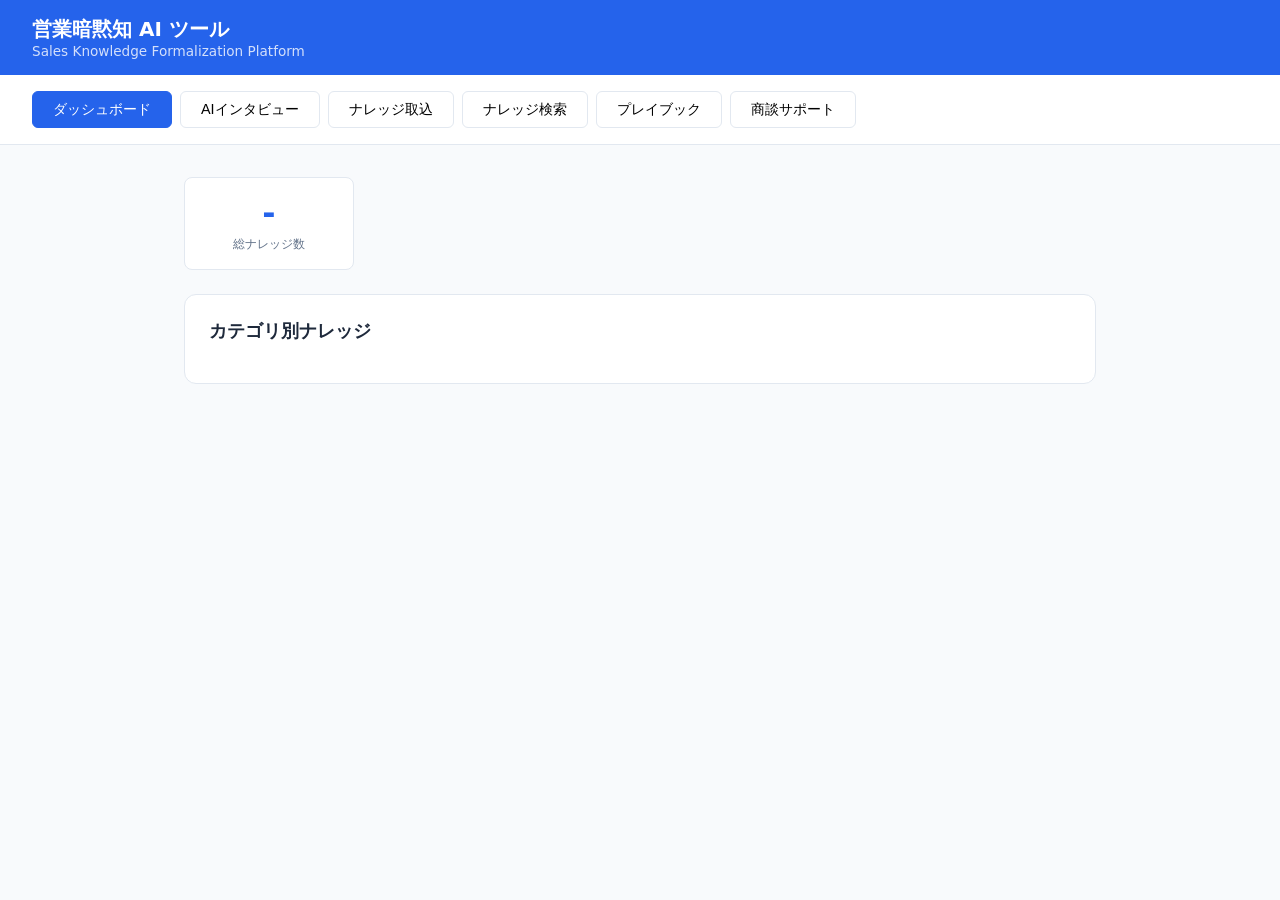
==== frontend/index.html @ ac91af89 "feat: 営業暗黙知形式知化AIツールの初期実装 - AIインタビュー機能: 対話形式で営業担当者から暗黙知を引き出す - ナレッジ取込: 商談メモ・議事録・音声文字起こし・チャットログからの自動抽" ====
<!DOCTYPE html>
<html lang="ja">
<head>
  <meta charset="UTF-8" />
  <meta name="viewport" content="width=device-width, initial-scale=1.0" />
  <title>営業暗黙知 AI ツール</title>
  <style>
    :root {
      --primary: #2563eb;
      --primary-dark: #1d4ed8;
      --surface: #f8fafc;
      --card: #ffffff;
      --border: #e2e8f0;
      --text: #1e293b;
      --text-muted: #64748b;
      --success: #16a34a;
      --danger: #dc2626;
    }
    * { box-sizing: border-box; margin: 0; padding: 0; }
    body { font-family: 'Segoe UI', system-ui, sans-serif; background: var(--surface); color: var(--text); min-height: 100vh; }

    header { background: var(--primary); color: #fff; padding: 1rem 2rem; display: flex; align-items: center; gap: 1rem; box-shadow: 0 2px 8px rgba(0,0,0,.15); }
    header h1 { font-size: 1.25rem; font-weight: 700; }
    header p { font-size: .85rem; opacity: .8; }

    nav { display: flex; gap: .5rem; padding: 1rem 2rem; background: var(--card); border-bottom: 1px solid var(--border); flex-wrap: wrap; }
    nav button { padding: .5rem 1.25rem; border: 1px solid var(--border); border-radius: 6px; background: var(--card); cursor: pointer; font-size: .9rem; transition: all .15s; }
    nav button:hover { background: var(--surface); }
    nav button.active { background: var(--primary); color: #fff; border-color: var(--primary); }

    main { max-width: 960px; margin: 2rem auto; padding: 0 1.5rem 4rem; }

    .section { display: none; }
    .section.visible { display: block; }

    .card { background: var(--card); border: 1px solid var(--border); border-radius: 12px; padding: 1.5rem; margin-bottom: 1.5rem; }
    .card h2 { font-size: 1.1rem; font-weight: 600; margin-bottom: 1rem; }

    .form-group { margin-bottom: 1rem; }
    label { display: block; font-size: .875rem; font-weight: 500; margin-bottom: .375rem; color: var(--text-muted); }
    input[type=text], textarea, select { width: 100%; padding: .625rem .875rem; border: 1px solid var(--border); border-radius: 6px; font-size: .9rem; font-family: inherit; }
    textarea { resize: vertical; min-height: 100px; }
    input:focus, textarea:focus, select:focus { outline: none; border-color: var(--primary); box-shadow: 0 0 0 3px rgba(37,99,235,.1); }

    .btn { padding: .625rem 1.25rem; border: none; border-radius: 6px; font-size: .9rem; font-weight: 500; cursor: pointer; transition: background .15s; }
    .btn-primary { background: var(--primary); color: #fff; }
    .btn-primary:hover { background: var(--primary-dark); }
    .btn-danger { background: var(--danger); color: #fff; }
    .btn-sm { padding: .375rem .75rem; font-size: .8rem; }

    .chat-area { height: 400px; overflow-y: auto; border: 1px solid var(--border); border-radius: 8px; padding: 1rem; display: flex; flex-direction: column; gap: .75rem; background: var(--surface); margin-bottom: 1rem; }
    .msg { max-width: 80%; padding: .75rem 1rem; border-radius: 12px; font-size: .9rem; line-height: 1.5; }
    .msg.ai { background: #fff; border: 1px solid var(--border); align-self: flex-start; }
    .msg.user { background: var(--primary); color: #fff; align-self: flex-end; }
    .msg-input-row { display: flex; gap: .75rem; }
    .msg-input-row input { flex: 1; }

    .knowledge-grid { display: grid; gap: 1rem; }
    .knowledge-card { background: var(--card); border: 1px solid var(--border); border-radius: 8px; padding: 1rem; }
    .knowledge-card .cat { display: inline-block; font-size: .75rem; padding: .2rem .6rem; border-radius: 20px; background: #dbeafe; color: #1d4ed8; margin-bottom: .5rem; }
    .knowledge-card h3 { font-size: .95rem; font-weight: 600; margin-bottom: .5rem; }
    .knowledge-card p { font-size: .85rem; color: var(--text-muted); line-height: 1.5; }
    .knowledge-card .tags { margin-top: .5rem; display: flex; flex-wrap: wrap; gap: .375rem; }
    .tag { font-size: .75rem; padding: .15rem .5rem; background: #f1f5f9; border-radius: 12px; color: var(--text-muted); }

    .playbook-content { white-space: pre-wrap; font-size: .88rem; line-height: 1.7; background: var(--surface); padding: 1rem; border-radius: 8px; border: 1px solid var(--border); max-height: 500px; overflow-y: auto; }

    .stats-row { display: grid; grid-template-columns: repeat(auto-fill, minmax(150px, 1fr)); gap: 1rem; margin-bottom: 1.5rem; }
    .stat-card { background: var(--card); border: 1px solid var(--border); border-radius: 8px; padding: 1rem; text-align: center; }
    .stat-card .num { font-size: 2rem; font-weight: 700; color: var(--primary); }
    .stat-card .label { font-size: .75rem; color: var(--text-muted); margin-top: .25rem; }

    .alert { padding: .75rem 1rem; border-radius: 6px; margin-bottom: 1rem; font-size: .875rem; }
    .alert-success { background: #dcfce7; color: #16a34a; }
    .alert-error { background: #fee2e2; color: #dc2626; }

    .spinner { display: inline-block; width: 16px; height: 16px; border: 2px solid #fff; border-top-color: transparent; border-radius: 50%; animation: spin .6s linear infinite; vertical-align: middle; margin-right: .5rem; }
    @keyframes spin { to { transform: rotate(360deg); } }

    .search-row { display: flex; gap: .75rem; margin-bottom: 1rem; }
    .search-row input { flex: 1; }

    .cat-label { font-size: .8rem; }
    .CAT_LABELS { display: none; }
  </style>
</head>
<body>

<header>
  <div>
    <h1>営業暗黙知 AI ツール</h1>
    <p>Sales Knowledge Formalization Platform</p>
  </div>
</header>

<nav>
  <button class="active" onclick="showSection('dashboard')">ダッシュボード</button>
  <button onclick="showSection('interview')">AIインタビュー</button>
  <button onclick="showSection('ingest')">ナレッジ取込</button>
  <button onclick="showSection('search')">ナレッジ検索</button>
  <button onclick="showSection('playbook')">プレイブック</button>
  <button onclick="showSection('realtime')">商談サポート</button>
</nav>

<main>

  <!-- ダッシュボード -->
  <div id="sec-dashboard" class="section visible">
    <div class="stats-row" id="stats-row">
      <div class="stat-card"><div class="num" id="stat-total">-</div><div class="label">総ナレッジ数</div></div>
    </div>
    <div class="card">
      <h2>カテゴリ別ナレッジ</h2>
      <div id="cat-stats" style="display:grid;gap:.5rem;"></div>
    </div>
  </div>

  <!-- AIインタビュー -->
  <div id="sec-interview" class="section">
    <div class="card" id="interview-start-card">
      <h2>インタビューを開始する</h2>
      <div class="form-group">
        <label>担当者名</label>
        <input type="text" id="interviewee-name" placeholder="例: 田中 太郎" />
      </div>
      <div class="form-group">
        <label>テーマ（任意）</label>
        <input type="text" id="interview-topic" placeholder="例: 大企業向けクロージング、反論処理など" />
      </div>
      <button class="btn btn-primary" onclick="startInterview()">インタビュー開始</button>
    </div>

    <div class="card" id="interview-chat-card" style="display:none;">
      <h2 id="interview-title">インタビュー中...</h2>
      <div class="chat-area" id="chat-area"></div>
      <div class="msg-input-row">
        <input type="text" id="chat-input" placeholder="メッセージを入力..." onkeydown="if(event.key==='Enter')sendMessage()" />
        <button class="btn btn-primary" onclick="sendMessage()">送信</button>
        <button class="btn" onclick="finalizeInterview()" style="background:#f59e0b;color:#fff;">完了・形式知化</button>
      </div>
      <div id="finalize-result" style="margin-top:1rem;"></div>
    </div>
  </div>

  <!-- ナレッジ取込 -->
  <div id="sec-ingest" class="section">
    <div class="card">
      <h2>ファイルアップロード（商談メモ・議事録）</h2>
      <div class="form-group">
        <label>テキストファイル (.txt, .md)</label>
        <input type="file" id="upload-file" accept=".txt,.md,.csv" />
      </div>
      <div class="form-group">
        <label>ソースヒント（任意）</label>
        <input type="text" id="upload-hint" placeholder="例: 2024年Q4 エンタープライズ商談メモ" />
      </div>
      <button class="btn btn-primary" onclick="uploadDocument()">アップロード・抽出</button>
      <div id="upload-result" style="margin-top:1rem;"></div>
    </div>

    <div class="card">
      <h2>テキスト直接入力</h2>
      <div class="form-group">
        <label>ソース種別</label>
        <select id="text-source-type">
          <option value="document">商談メモ・議事録</option>
          <option value="audio">音声文字起こし</option>
          <option value="chat">Slack/チャットログ</option>
        </select>
      </div>
      <div class="form-group">
        <label>ソース名</label>
        <input type="text" id="text-source-name" placeholder="例: 2024-11 ABC商事商談" />
      </div>
      <div class="form-group">
        <label>テキスト</label>
        <textarea id="ingest-text" rows="8" placeholder="ここにテキストを貼り付けてください..."></textarea>
      </div>
      <button class="btn btn-primary" onclick="ingestText()">ナレッジを抽出・登録</button>
      <div id="text-result" style="margin-top:1rem;"></div>
    </div>
  </div>

  <!-- ナレッジ検索 -->
  <div id="sec-search" class="section">
    <div class="card">
      <h2>ナレッジ検索</h2>
      <div class="search-row">
        <input type="text" id="search-query" placeholder="例: 価格交渉の断り方、初回アポの取り方..." onkeydown="if(event.key==='Enter')searchKnowledge()" />
        <select id="search-cat" style="width:180px;">
          <option value="">全カテゴリ</option>
          <option value="objection_handling">反論処理</option>
          <option value="rapport_building">関係構築</option>
          <option value="needs_discovery">ニーズ発掘</option>
          <option value="closing">クロージング</option>
          <option value="product_knowledge">製品知識</option>
          <option value="competitor_info">競合情報</option>
          <option value="process">プロセス</option>
          <option value="other">その他</option>
        </select>
        <button class="btn btn-primary" onclick="searchKnowledge()">検索</button>
      </div>
      <div class="knowledge-grid" id="search-results"></div>
    </div>

    <div class="card">
      <h2>全ナレッジ一覧</h2>
      <div class="knowledge-grid" id="knowledge-list"></div>
    </div>
  </div>

  <!-- プレイブック -->
  <div id="sec-playbook" class="section">
    <div class="card">
      <h2>プレイブック生成</h2>
      <div class="form-group">
        <label>シナリオ</label>
        <input type="text" id="pb-scenario" placeholder="例: 競合他社と比較されて価格が高いと言われた場合の対処法" />
      </div>
      <div class="form-group">
        <label>タイトル（任意）</label>
        <input type="text" id="pb-title" placeholder="省略した場合は自動生成" />
      </div>
      <button class="btn btn-primary" onclick="generatePlaybook()">プレイブックを生成</button>
      <div id="pb-result" style="margin-top:1.5rem;"></div>
    </div>

    <div class="card">
      <h2>保存済みプレイブック</h2>
      <div id="pb-list"></div>
    </div>
  </div>

  <!-- 商談サポート -->
  <div id="sec-realtime" class="section">
    <div class="card">
      <h2>商談リアルタイムサポート</h2>
      <p style="font-size:.875rem;color:var(--text-muted);margin-bottom:1rem;">現在の商談状況を入力すると、蓄積ナレッジを元にすぐ使えるアドバイスを提供します。</p>
      <div class="form-group">
        <label>商談の状況</label>
        <textarea id="rt-situation" rows="5" placeholder="例: 顧客が「予算がない」と言って断ろうとしている。まだニーズはありそうだが、決断を避けている様子。競合のAシステムを使っていると言っている。"></textarea>
      </div>
      <button class="btn btn-primary" onclick="getRealtimeSuggestion()">アドバイスを取得</button>
      <div id="rt-result" style="margin-top:1.5rem;"></div>
    </div>
  </div>

</main>

<script>
const API = '';
const CAT_LABELS = {
  objection_handling: '反論処理',
  rapport_building: '関係構築',
  needs_discovery: 'ニーズ発掘',
  closing: 'クロージング',
  product_knowledge: '製品知識',
  competitor_info: '競合情報',
  process: 'プロセス',
  other: 'その他',
};

let currentSessionId = null;

function showSection(name) {
  document.querySelectorAll('.section').forEach(s => s.classList.remove('visible'));
  document.querySelectorAll('nav button').forEach(b => b.classList.remove('active'));
  document.getElementById(`sec-${name}`).classList.add('visible');
  event.target.classList.add('active');
  if (name === 'dashboard') loadStats();
  if (name === 'search') loadKnowledgeList();
  if (name === 'playbook') loadPlaybookList();
}

async function api(path, options = {}) {
  const res = await fetch(`${API}/api${path}`, options);
  if (!res.ok) throw new Error(await res.text());
  return res.json();
}

async function loadStats() {
  try {
    const data = await api('/knowledge/stats/summary');
    document.getElementById('stat-total').textContent = data.total;
    const catEl = document.getElementById('cat-stats');
    catEl.innerHTML = '';
    for (const [cat, count] of Object.entries(data.by_category)) {
      catEl.innerHTML += `<div style="display:flex;align-items:center;gap:.75rem;">
        <span style="flex:1;font-size:.875rem;">${CAT_LABELS[cat] || cat}</span>
        <div style="background:#dbeafe;height:20px;border-radius:4px;width:${Math.min(count * 20, 300)}px;"></div>
        <span style="font-weight:600;font-size:.875rem;">${count}</span>
      </div>`;
    }
  } catch(e) { console.error(e); }
}

// --- インタビュー ---
async function startInterview() {
  const name = document.getElementById('interviewee-name').value.trim();
  if (!name) return alert('担当者名を入力してください');
  const topic = document.getElementById('interview-topic').value.trim();
  try {
    const data = await api('/interview/start', {
      method: 'POST',
      headers: {'Content-Type': 'application/json'},
      body: JSON.stringify({ interviewee_name: name, topic: topic || null }),
    });
    currentSessionId = data.session_id;
    document.getElementById('interview-start-card').style.display = 'none';
    document.getElementById('interview-chat-card').style.display = 'block';
    document.getElementById('interview-title').textContent = `インタビュー: ${name}`;
    const chat = document.getElementById('chat-area');
    chat.innerHTML = '';
    addMessage('ai', data.greeting);
  } catch(e) { alert('エラー: ' + e.message); }
}

function addMessage(role, text) {
  const chat = document.getElementById('chat-area');
  const div = document.createElement('div');
  div.className = `msg ${role}`;
  div.textContent = text;
  chat.appendChild(div);
  chat.scrollTop = chat.scrollHeight;
}

async function sendMessage() {
  const input = document.getElementById('chat-input');
  const text = input.value.trim();
  if (!text || !currentSessionId) return;
  input.value = '';
  addMessage('user', text);
  try {
    const data = await api('/interview/message', {
      method: 'POST',
      headers: {'Content-Type': 'application/json'},
      body: JSON.stringify({ session_id: currentSessionId, message: text }),
    });
    addMessage('ai', data.reply);
  } catch(e) { alert('エラー: ' + e.message); }
}

async function finalizeInterview() {
  if (!currentSessionId) return;
  const btn = event.target;
  btn.disabled = true;
  btn.innerHTML = '<span class="spinner"></span>形式知化中...';
  try {
    const data = await api(`/interview/finalize/${currentSessionId}`, { method: 'POST' });
    document.getElementById('finalize-result').innerHTML =
      `<div class="alert alert-success">${data.extracted_count}件の知見を形式知化・登録しました！</div>`;
    currentSessionId = null;
    setTimeout(() => {
      document.getElementById('interview-start-card').style.display = 'block';
      document.getElementById('interview-chat-card').style.display = 'none';
    }, 3000);
  } catch(e) {
    document.getElementById('finalize-result').innerHTML = `<div class="alert alert-error">${e.message}</div>`;
  } finally {
    btn.disabled = false;
    btn.innerHTML = '完了・形式知化';
  }
}

// --- 取込 ---
async function uploadDocument() {
  const file = document.getElementById('upload-file').files[0];
  if (!file) return alert('ファイルを選択してください');
  const hint = document.getElementById('upload-hint').value;
  const form = new FormData();
  form.append('file', file);
  form.append('source_hint', hint);
  const btn = event.target;
  btn.disabled = true;
  btn.innerHTML = '<span class="spinner"></span>処理中...';
  try {
    const res = await fetch(`${API}/api/ingest/document`, { method: 'POST', body: form });
    const data = await res.json();
    document.getElementById('upload-result').innerHTML =
      `<div class="alert alert-success">${data.extracted_count}件のナレッジを抽出・登録しました</div>`;
  } catch(e) {
    document.getElementById('upload-result').innerHTML = `<div class="alert alert-error">${e.message}</div>`;
  } finally {
    btn.disabled = false;
    btn.textContent = 'アップロード・抽出';
  }
}

async function ingestText() {
  const text = document.getElementById('ingest-text').value.trim();
  if (!text) return alert('テキストを入力してください');
  const form = new FormData();
  form.append('text', text);
  form.append('source_type', document.getElementById('text-source-type').value);
  form.append('source_name', document.getElementById('text-source-name').value || '手動入力');
  const btn = event.target;
  btn.disabled = true;
  btn.innerHTML = '<span class="spinner"></span>処理中...';
  try {
    const res = await fetch(`${API}/api/ingest/text`, { method: 'POST', body: form });
    const data = await res.json();
    document.getElementById('text-result').innerHTML =
      `<div class="alert alert-success">${data.extracted_count}件のナレッジを抽出・登録しました</div>`;
  } catch(e) {
    document.getElementById('text-result').innerHTML = `<div class="alert alert-error">${e.message}</div>`;
  } finally {
    btn.disabled = false;
    btn.textContent = 'ナレッジを抽出・登録';
  }
}

// --- ナレッジ一覧・検索 ---
function renderKnowledgeCards(items, container) {
  container.innerHTML = '';
  if (!items.length) { container.innerHTML = '<p style="color:var(--text-muted);font-size:.875rem;">結果なし</p>'; return; }
  items.forEach(item => {
    const content = item.content || item.metadata?.content || '';
    const title = item.title || item.metadata?.title || '';
    const category = item.category || item.metadata?.category || '';
    const tags = Array.isArray(item.tags) ? item.tags : [];
    container.innerHTML += `
      <div class="knowledge-card">
        <span class="cat">${CAT_LABELS[category] || category}</span>
        <h3>${title}</h3>
        <p>${content.length > 200 ? content.slice(0, 200) + '...' : content}</p>
        ${tags.length ? `<div class="tags">${tags.map(t => `<span class="tag">${t}</span>`).join('')}</div>` : ''}
      </div>`;
  });
}

async function searchKnowledge() {
  const q = document.getElementById('search-query').value.trim();
  if (!q) return;
  const cat = document.getElementById('search-cat').value;
  try {
    const params = new URLSearchParams({ q, n: 10 });
    if (cat) params.append('category', cat);
    const results = await api(`/knowledge/search?${params}`);
    const normalized = results.map(r => ({
      title: r.metadata?.title || '',
      content: r.content,
      category: r.metadata?.category || '',
      tags: [],
    }));
    renderKnowledgeCards(normalized, document.getElementById('search-results'));
  } catch(e) { alert(e.message); }
}

async function loadKnowledgeList() {
  try {
    const items = await api('/knowledge/list?limit=50');
    renderKnowledgeCards(items, document.getElementById('knowledge-list'));
  } catch(e) { console.error(e); }
}

// --- プレイブック ---
async function generatePlaybook() {
  const scenario = document.getElementById('pb-scenario').value.trim();
  if (!scenario) return alert('シナリオを入力してください');
  const title = document.getElementById('pb-title').value.trim();
  const btn = event.target;
  btn.disabled = true;
  btn.innerHTML = '<span class="spinner"></span>生成中...';
  const resultEl = document.getElementById('pb-result');
  resultEl.innerHTML = '';
  try {
    const data = await api('/playbook/generate', {
      method: 'POST',
      headers: {'Content-Type': 'application/json'},
      body: JSON.stringify({ scenario, title: title || null }),
    });
    resultEl.innerHTML = `<div class="card"><h2>${data.title}</h2><div class="playbook-content">${data.content}</div></div>`;
    loadPlaybookList();
  } catch(e) {
    resultEl.innerHTML = `<div class="alert alert-error">${e.message}</div>`;
  } finally {
    btn.disabled = false;
    btn.textContent = 'プレイブックを生成';
  }
}

async function loadPlaybookList() {
  try {
    const items = await api('/playbook/list');
    const el = document.getElementById('pb-list');
    if (!items.length) { el.innerHTML = '<p style="color:var(--text-muted);font-size:.875rem;">まだプレイブックがありません</p>'; return; }
    el.innerHTML = items.map(p => `
      <div style="border-bottom:1px solid var(--border);padding:.75rem 0;cursor:pointer;" onclick="loadPlaybook(${p.id})">
        <div style="font-weight:600;font-size:.9rem;">${p.title}</div>
        <div style="font-size:.8rem;color:var(--text-muted);">${p.scenario.slice(0, 80)}...</div>
      </div>`).join('');
  } catch(e) { console.error(e); }
}

async function loadPlaybook(id) {
  try {
    const data = await api(`/playbook/${id}`);
    document.getElementById('pb-result').innerHTML = `<div class="card"><h2>${data.title}</h2><div class="playbook-content">${data.content}</div></div>`;
    window.scrollTo({ top: 0, behavior: 'smooth' });
  } catch(e) { alert(e.message); }
}

// --- リアルタイムサポート ---
async function getRealtimeSuggestion() {
  const situation = document.getElementById('rt-situation').value.trim();
  if (!situation) return alert('商談の状況を入力してください');
  const btn = event.target;
  btn.disabled = true;
  btn.innerHTML = '<span class="spinner"></span>分析中...';
  const resultEl = document.getElementById('rt-result');
  resultEl.innerHTML = '';
  try {
    const data = await api('/playbook/realtime', {
      method: 'POST',
      headers: {'Content-Type': 'application/json'},
      body: JSON.stringify({ situation }),
    });
    resultEl.innerHTML = `<div class="card"><h2>アドバイス</h2><div class="playbook-content">${data.suggestion}</div></div>`;
  } catch(e) {
    resultEl.innerHTML = `<div class="alert alert-error">${e.message}</div>`;
  } finally {
    btn.disabled = false;
    btn.textContent = 'アドバイスを取得';
  }
}

loadStats();
</script>
</body>
</html>
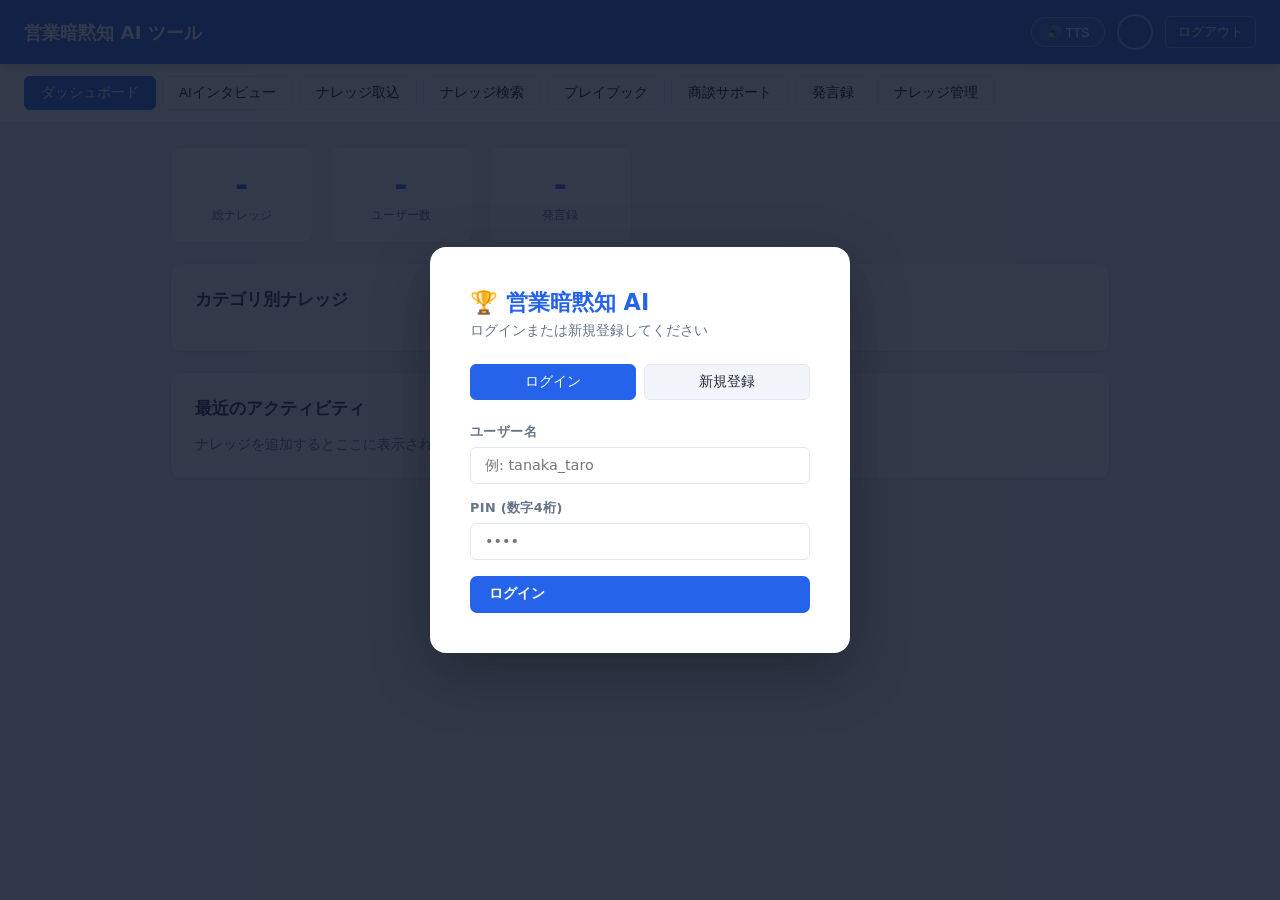
==== commit 5b74ddd2: "Add user auth, audio transcription, knowledge management, and SPA rewrite - knowledge.py API: add PU" ====
--- a/frontend/index.html
+++ b/frontend/index.html
@@ -8,117 +8,381 @@
     :root {
       --primary: #2563eb;
       --primary-dark: #1d4ed8;
-      --surface: #f8fafc;
+      --primary-light: #dbeafe;
+      --surface: #f1f5f9;
       --card: #ffffff;
       --border: #e2e8f0;
       --text: #1e293b;
       --text-muted: #64748b;
       --success: #16a34a;
+      --success-light: #dcfce7;
       --danger: #dc2626;
+      --danger-light: #fee2e2;
+      --warning: #f59e0b;
+      --warning-light: #fef3c7;
     }
     * { box-sizing: border-box; margin: 0; padding: 0; }
     body { font-family: 'Segoe UI', system-ui, sans-serif; background: var(--surface); color: var(--text); min-height: 100vh; }
 
-    header { background: var(--primary); color: #fff; padding: 1rem 2rem; display: flex; align-items: center; gap: 1rem; box-shadow: 0 2px 8px rgba(0,0,0,.15); }
-    header h1 { font-size: 1.25rem; font-weight: 700; }
-    header p { font-size: .85rem; opacity: .8; }
-
-    nav { display: flex; gap: .5rem; padding: 1rem 2rem; background: var(--card); border-bottom: 1px solid var(--border); flex-wrap: wrap; }
-    nav button { padding: .5rem 1.25rem; border: 1px solid var(--border); border-radius: 6px; background: var(--card); cursor: pointer; font-size: .9rem; transition: all .15s; }
+    /* ===== Login Overlay ===== */
+    #login-overlay {
+      position: fixed; inset: 0; background: rgba(15,23,42,0.85); z-index: 1000;
+      display: flex; align-items: center; justify-content: center;
+    }
+    #login-overlay.hidden { display: none; }
+    .login-box {
+      background: var(--card); border-radius: 16px; padding: 2.5rem; width: 100%; max-width: 420px;
+      box-shadow: 0 20px 60px rgba(0,0,0,0.3);
+    }
+    .login-box h2 { font-size: 1.4rem; font-weight: 700; margin-bottom: .25rem; color: var(--primary); }
+    .login-box p { font-size: .875rem; color: var(--text-muted); margin-bottom: 1.5rem; }
+    .login-tabs { display: flex; gap: .5rem; margin-bottom: 1.5rem; }
+    .login-tab { flex: 1; padding: .5rem; border: 1px solid var(--border); border-radius: 6px; background: var(--surface); cursor: pointer; font-size: .875rem; font-weight: 500; text-align: center; transition: all .15s; }
+    .login-tab.active { background: var(--primary); color: #fff; border-color: var(--primary); }
+
+    /* ===== Header ===== */
+    header {
+      background: var(--primary); color: #fff; padding: .875rem 1.5rem;
+      display: flex; align-items: center; gap: 1rem; box-shadow: 0 2px 8px rgba(0,0,0,.15);
+      position: sticky; top: 0; z-index: 100;
+    }
+    header h1 { font-size: 1.15rem; font-weight: 700; flex: 1; }
+    .header-actions { display: flex; align-items: center; gap: .75rem; }
+    .tts-btn {
+      padding: .4rem .9rem; border: 1px solid rgba(255,255,255,.4); border-radius: 20px;
+      background: rgba(255,255,255,.1); color: #fff; cursor: pointer; font-size: .8rem;
+      transition: background .15s;
+    }
+    .tts-btn.active { background: rgba(255,255,255,.25); border-color: rgba(255,255,255,.7); }
+    .tts-btn:hover { background: rgba(255,255,255,.2); }
+    .user-avatar {
+      width: 36px; height: 36px; border-radius: 50%; display: flex; align-items: center;
+      justify-content: center; font-weight: 700; font-size: .85rem; cursor: pointer;
+      border: 2px solid rgba(255,255,255,.5); flex-shrink: 0;
+    }
+    .logout-btn {
+      padding: .4rem .75rem; border: 1px solid rgba(255,255,255,.4); border-radius: 6px;
+      background: transparent; color: #fff; cursor: pointer; font-size: .8rem;
+    }
+    .logout-btn:hover { background: rgba(255,255,255,.15); }
+
+    /* ===== Nav ===== */
+    nav {
+      display: flex; gap: .375rem; padding: .75rem 1.5rem; background: var(--card);
+      border-bottom: 1px solid var(--border); flex-wrap: wrap; overflow-x: auto;
+    }
+    nav button {
+      padding: .45rem 1rem; border: 1px solid var(--border); border-radius: 6px;
+      background: var(--card); cursor: pointer; font-size: .85rem; white-space: nowrap;
+      transition: all .15s; font-weight: 500;
+    }
     nav button:hover { background: var(--surface); }
     nav button.active { background: var(--primary); color: #fff; border-color: var(--primary); }
 
-    main { max-width: 960px; margin: 2rem auto; padding: 0 1.5rem 4rem; }
-
+    /* ===== Main ===== */
+    main { max-width: 980px; margin: 1.5rem auto; padding: 0 1.25rem 4rem; }
     .section { display: none; }
     .section.visible { display: block; }
 
-    .card { background: var(--card); border: 1px solid var(--border); border-radius: 12px; padding: 1.5rem; margin-bottom: 1.5rem; }
-    .card h2 { font-size: 1.1rem; font-weight: 600; margin-bottom: 1rem; }
-
+    /* ===== Cards ===== */
+    .card {
+      background: var(--card); border: 1px solid var(--border); border-radius: 12px;
+      padding: 1.5rem; margin-bottom: 1.25rem;
+      box-shadow: 0 1px 3px rgba(0,0,0,.05);
+    }
+    .card h2 { font-size: 1.05rem; font-weight: 600; margin-bottom: 1rem; }
+    .card:hover { box-shadow: 0 3px 12px rgba(0,0,0,.08); transition: box-shadow .2s; }
+
+    /* ===== Forms ===== */
     .form-group { margin-bottom: 1rem; }
-    label { display: block; font-size: .875rem; font-weight: 500; margin-bottom: .375rem; color: var(--text-muted); }
-    input[type=text], textarea, select { width: 100%; padding: .625rem .875rem; border: 1px solid var(--border); border-radius: 6px; font-size: .9rem; font-family: inherit; }
+    label { display: block; font-size: .8rem; font-weight: 600; margin-bottom: .35rem; color: var(--text-muted); text-transform: uppercase; letter-spacing: .03em; }
+    input[type=text], input[type=password], textarea, select {
+      width: 100%; padding: .6rem .875rem; border: 1px solid var(--border);
+      border-radius: 6px; font-size: .9rem; font-family: inherit; background: var(--card);
+    }
     textarea { resize: vertical; min-height: 100px; }
     input:focus, textarea:focus, select:focus { outline: none; border-color: var(--primary); box-shadow: 0 0 0 3px rgba(37,99,235,.1); }
 
-    .btn { padding: .625rem 1.25rem; border: none; border-radius: 6px; font-size: .9rem; font-weight: 500; cursor: pointer; transition: background .15s; }
+    /* ===== Buttons ===== */
+    .btn { padding: .6rem 1.2rem; border: none; border-radius: 7px; font-size: .875rem; font-weight: 600; cursor: pointer; transition: all .15s; display: inline-flex; align-items: center; gap: .4rem; }
+    .btn:disabled { opacity: .6; cursor: not-allowed; }
     .btn-primary { background: var(--primary); color: #fff; }
-    .btn-primary:hover { background: var(--primary-dark); }
+    .btn-primary:hover:not(:disabled) { background: var(--primary-dark); }
+    .btn-success { background: var(--success); color: #fff; }
+    .btn-success:hover:not(:disabled) { background: #15803d; }
     .btn-danger { background: var(--danger); color: #fff; }
-    .btn-sm { padding: .375rem .75rem; font-size: .8rem; }
-
-    .chat-area { height: 400px; overflow-y: auto; border: 1px solid var(--border); border-radius: 8px; padding: 1rem; display: flex; flex-direction: column; gap: .75rem; background: var(--surface); margin-bottom: 1rem; }
-    .msg { max-width: 80%; padding: .75rem 1rem; border-radius: 12px; font-size: .9rem; line-height: 1.5; }
-    .msg.ai { background: #fff; border: 1px solid var(--border); align-self: flex-start; }
+    .btn-danger:hover:not(:disabled) { background: #b91c1c; }
+    .btn-warning { background: var(--warning); color: #fff; }
+    .btn-warning:hover:not(:disabled) { background: #d97706; }
+    .btn-ghost { background: var(--surface); color: var(--text); border: 1px solid var(--border); }
+    .btn-ghost:hover:not(:disabled) { background: var(--border); }
+    .btn-sm { padding: .35rem .75rem; font-size: .8rem; }
+    .btn-icon { padding: .4rem; width: 36px; height: 36px; border-radius: 8px; justify-content: center; }
+    .btn-row { display: flex; gap: .625rem; flex-wrap: wrap; margin-top: .75rem; }
+
+    /* ===== Chat ===== */
+    .chat-area {
+      height: 380px; overflow-y: auto; border: 1px solid var(--border); border-radius: 10px;
+      padding: 1rem; display: flex; flex-direction: column; gap: .75rem;
+      background: var(--surface); margin-bottom: 1rem;
+    }
+    .msg { max-width: 82%; padding: .75rem 1rem; border-radius: 12px; font-size: .9rem; line-height: 1.55; }
+    .msg.ai { background: var(--card); border: 1px solid var(--border); align-self: flex-start; }
+    .msg.ai.speaking { border-color: var(--primary); box-shadow: 0 0 0 2px rgba(37,99,235,.2); }
     .msg.user { background: var(--primary); color: #fff; align-self: flex-end; }
-    .msg-input-row { display: flex; gap: .75rem; }
-    .msg-input-row input { flex: 1; }
-
-    .knowledge-grid { display: grid; gap: 1rem; }
-    .knowledge-card { background: var(--card); border: 1px solid var(--border); border-radius: 8px; padding: 1rem; }
-    .knowledge-card .cat { display: inline-block; font-size: .75rem; padding: .2rem .6rem; border-radius: 20px; background: #dbeafe; color: #1d4ed8; margin-bottom: .5rem; }
-    .knowledge-card h3 { font-size: .95rem; font-weight: 600; margin-bottom: .5rem; }
-    .knowledge-card p { font-size: .85rem; color: var(--text-muted); line-height: 1.5; }
-    .knowledge-card .tags { margin-top: .5rem; display: flex; flex-wrap: wrap; gap: .375rem; }
-    .tag { font-size: .75rem; padding: .15rem .5rem; background: #f1f5f9; border-radius: 12px; color: var(--text-muted); }
-
-    .playbook-content { white-space: pre-wrap; font-size: .88rem; line-height: 1.7; background: var(--surface); padding: 1rem; border-radius: 8px; border: 1px solid var(--border); max-height: 500px; overflow-y: auto; }
-
-    .stats-row { display: grid; grid-template-columns: repeat(auto-fill, minmax(150px, 1fr)); gap: 1rem; margin-bottom: 1.5rem; }
-    .stat-card { background: var(--card); border: 1px solid var(--border); border-radius: 8px; padding: 1rem; text-align: center; }
+    .chat-controls { display: flex; gap: .625rem; align-items: center; }
+    .chat-controls input { flex: 1; }
+
+    /* ===== Mic button ===== */
+    .mic-btn {
+      width: 44px; height: 44px; border-radius: 50%; border: none; cursor: pointer;
+      display: flex; align-items: center; justify-content: center; font-size: 1.1rem;
+      background: var(--surface); border: 1.5px solid var(--border); transition: all .15s;
+      flex-shrink: 0;
+    }
+    .mic-btn.listening {
+      background: #fee2e2; border-color: var(--danger);
+      animation: pulse-mic 1s ease-in-out infinite;
+    }
+    @keyframes pulse-mic {
+      0%, 100% { box-shadow: 0 0 0 0 rgba(220,38,38,.4); }
+      50% { box-shadow: 0 0 0 8px rgba(220,38,38,0); }
+    }
+    .recording-indicator {
+      display: none; align-items: center; gap: .5rem; font-size: .8rem; color: var(--danger);
+      font-weight: 600;
+    }
+    .recording-indicator.active { display: flex; }
+    .rec-dot {
+      width: 10px; height: 10px; border-radius: 50%; background: var(--danger);
+      animation: blink 1s step-start infinite;
+    }
+    @keyframes blink { 50% { opacity: 0; } }
+
+    /* ===== Knowledge cards ===== */
+    .knowledge-grid { display: grid; gap: .875rem; }
+    .knowledge-card {
+      background: var(--card); border: 1px solid var(--border); border-radius: 10px;
+      padding: 1rem; transition: box-shadow .15s;
+    }
+    .knowledge-card:hover { box-shadow: 0 3px 12px rgba(0,0,0,.08); }
+    .knowledge-card .cat {
+      display: inline-block; font-size: .72rem; padding: .2rem .65rem; border-radius: 20px;
+      background: var(--primary-light); color: var(--primary-dark); margin-bottom: .5rem; font-weight: 600;
+    }
+    .knowledge-card h3 { font-size: .92rem; font-weight: 600; margin-bottom: .4rem; }
+    .knowledge-card p { font-size: .84rem; color: var(--text-muted); line-height: 1.55; }
+    .knowledge-card .tags { margin-top: .5rem; display: flex; flex-wrap: wrap; gap: .3rem; }
+    .tag { font-size: .72rem; padding: .15rem .55rem; background: var(--surface); border-radius: 12px; color: var(--text-muted); }
+    .knowledge-card .card-actions { display: flex; gap: .4rem; margin-top: .75rem; flex-wrap: wrap; align-items: center; }
+    .enriched-badge { font-size: .7rem; padding: .15rem .5rem; background: #fef3c7; color: #92400e; border-radius: 12px; font-weight: 600; }
+
+    /* ===== Stats ===== */
+    .stats-row { display: grid; grid-template-columns: repeat(auto-fill, minmax(140px, 1fr)); gap: 1rem; margin-bottom: 1.25rem; }
+    .stat-card { background: var(--card); border: 1px solid var(--border); border-radius: 10px; padding: 1.1rem; text-align: center; }
     .stat-card .num { font-size: 2rem; font-weight: 700; color: var(--primary); }
-    .stat-card .label { font-size: .75rem; color: var(--text-muted); margin-top: .25rem; }
-
-    .alert { padding: .75rem 1rem; border-radius: 6px; margin-bottom: 1rem; font-size: .875rem; }
-    .alert-success { background: #dcfce7; color: #16a34a; }
-    .alert-error { background: #fee2e2; color: #dc2626; }
-
-    .spinner { display: inline-block; width: 16px; height: 16px; border: 2px solid #fff; border-top-color: transparent; border-radius: 50%; animation: spin .6s linear infinite; vertical-align: middle; margin-right: .5rem; }
+    .stat-card .label { font-size: .75rem; color: var(--text-muted); margin-top: .2rem; }
+
+    /* ===== Alerts ===== */
+    .alert { padding: .75rem 1rem; border-radius: 8px; margin-bottom: 1rem; font-size: .875rem; }
+    .alert-success { background: var(--success-light); color: var(--success); }
+    .alert-error { background: var(--danger-light); color: var(--danger); }
+    .alert-info { background: var(--primary-light); color: var(--primary-dark); }
+
+    /* ===== Spinner ===== */
+    .spinner { display: inline-block; width: 16px; height: 16px; border: 2px solid rgba(255,255,255,.4); border-top-color: #fff; border-radius: 50%; animation: spin .6s linear infinite; }
+    .spinner-dark { border-color: rgba(0,0,0,.15); border-top-color: var(--primary); }
     @keyframes spin { to { transform: rotate(360deg); } }
 
-    .search-row { display: flex; gap: .75rem; margin-bottom: 1rem; }
-    .search-row input { flex: 1; }
-
-    .cat-label { font-size: .8rem; }
-    .CAT_LABELS { display: none; }
+    /* ===== Search row ===== */
+    .search-row { display: flex; gap: .625rem; margin-bottom: 1rem; flex-wrap: wrap; }
+    .search-row input { flex: 1; min-width: 200px; }
+
+    /* ===== Playbook ===== */
+    .playbook-content { white-space: pre-wrap; font-size: .875rem; line-height: 1.75; background: var(--surface); padding: 1rem; border-radius: 8px; border: 1px solid var(--border); max-height: 500px; overflow-y: auto; }
+
+    /* ===== Tabs (inside section) ===== */
+    .tab-bar { display: flex; border-bottom: 1px solid var(--border); margin-bottom: 1.25rem; gap: 0; }
+    .tab-btn { padding: .6rem 1.1rem; border: none; background: transparent; cursor: pointer; font-size: .875rem; font-weight: 500; color: var(--text-muted); border-bottom: 2px solid transparent; margin-bottom: -1px; transition: all .15s; }
+    .tab-btn.active { color: var(--primary); border-bottom-color: var(--primary); font-weight: 600; }
+    .tab-panel { display: none; }
+    .tab-panel.active { display: block; }
+
+    /* ===== Leaderboard ===== */
+    .leaderboard { display: grid; gap: .625rem; }
+    .leaderboard-item { display: flex; align-items: center; gap: .875rem; padding: .75rem 1rem; background: var(--surface); border-radius: 8px; }
+    .rank { font-size: 1.1rem; font-weight: 700; color: var(--text-muted); width: 24px; text-align: center; }
+    .rank-1 { color: #f59e0b; }
+    .rank-2 { color: #94a3b8; }
+    .rank-3 { color: #c2722b; }
+    .lb-avatar { width: 38px; height: 38px; border-radius: 50%; display: flex; align-items: center; justify-content: center; font-weight: 700; font-size: .85rem; flex-shrink: 0; }
+    .lb-name { flex: 1; font-weight: 600; font-size: .9rem; }
+    .lb-count { font-size: .8rem; color: var(--text-muted); }
+    .lb-badge { font-size: .72rem; padding: .15rem .5rem; background: var(--primary-light); color: var(--primary-dark); border-radius: 12px; font-weight: 600; }
+
+    /* ===== Transcript list ===== */
+    .transcript-item { border: 1px solid var(--border); border-radius: 10px; padding: 1rem; margin-bottom: .75rem; cursor: pointer; transition: box-shadow .15s; }
+    .transcript-item:hover { box-shadow: 0 3px 12px rgba(0,0,0,.08); }
+    .transcript-item .t-header { display: flex; align-items: center; gap: .75rem; margin-bottom: .5rem; }
+    .transcript-item .t-title { font-weight: 600; font-size: .9rem; flex: 1; }
+    .transcript-item .t-meta { font-size: .78rem; color: var(--text-muted); }
+    .transcript-item .t-preview { font-size: .84rem; color: var(--text-muted); line-height: 1.5; }
+    .transcript-item .t-full { margin-top: .75rem; font-size: .84rem; line-height: 1.6; display: none; white-space: pre-wrap; }
+    .transcript-item.expanded .t-full { display: block; }
+    .source-badge { font-size: .7rem; padding: .15rem .55rem; border-radius: 12px; font-weight: 600; }
+    .source-file { background: #e0f2fe; color: #0369a1; }
+    .source-browser { background: #f0fdf4; color: #166534; }
+    .source-interview { background: #fdf4ff; color: #7e22ce; }
+
+    /* ===== Edit modal ===== */
+    .modal-backdrop { position: fixed; inset: 0; background: rgba(15,23,42,.5); z-index: 500; display: flex; align-items: center; justify-content: center; }
+    .modal-backdrop.hidden { display: none; }
+    .modal { background: var(--card); border-radius: 14px; padding: 2rem; width: 100%; max-width: 580px; max-height: 90vh; overflow-y: auto; box-shadow: 0 20px 60px rgba(0,0,0,.25); }
+    .modal h3 { font-size: 1.1rem; font-weight: 700; margin-bottom: 1.25rem; }
+    .modal-actions { display: flex; gap: .625rem; margin-top: 1.25rem; justify-content: flex-end; }
+
+    /* ===== Audio tabs ===== */
+    .audio-drop-area {
+      border: 2px dashed var(--border); border-radius: 10px; padding: 2.5rem; text-align: center;
+      cursor: pointer; transition: all .2s; color: var(--text-muted);
+    }
+    .audio-drop-area:hover, .audio-drop-area.drag-over { border-color: var(--primary); background: var(--primary-light); }
+    .audio-drop-area .drop-icon { font-size: 2.5rem; margin-bottom: .75rem; }
+    .audio-drop-area p { font-size: .875rem; }
+
+    /* ===== Activity feed ===== */
+    .activity-feed { display: grid; gap: .5rem; }
+    .activity-item { display: flex; align-items: flex-start; gap: .75rem; padding: .625rem .875rem; background: var(--surface); border-radius: 8px; }
+    .activity-icon { font-size: 1rem; flex-shrink: 0; margin-top: .1rem; }
+    .activity-text { font-size: .84rem; flex: 1; line-height: 1.45; }
+    .activity-time { font-size: .75rem; color: var(--text-muted); white-space: nowrap; }
+
+    /* ===== Synthesis result ===== */
+    .synthesis-result { white-space: pre-wrap; font-size: .875rem; line-height: 1.75; }
+
+    @media (max-width: 640px) {
+      main { padding: 0 .75rem 3rem; }
+      .stats-row { grid-template-columns: repeat(2, 1fr); }
+      header h1 { font-size: 1rem; }
+    }
   </style>
 </head>
 <body>
 
+<!-- ===== Login Overlay ===== -->
+<div id="login-overlay">
+  <div class="login-box">
+    <h2>🏆 営業暗黙知 AI</h2>
+    <p>ログインまたは新規登録してください</p>
+    <div class="login-tabs">
+      <div class="login-tab active" onclick="switchLoginTab('login')">ログイン</div>
+      <div class="login-tab" onclick="switchLoginTab('register')">新規登録</div>
+    </div>
+    <div id="login-form">
+      <div class="form-group">
+        <label>ユーザー名</label>
+        <input type="text" id="login-name" placeholder="例: tanaka_taro" />
+      </div>
+      <div class="form-group">
+        <label>PIN (数字4桁)</label>
+        <input type="password" id="login-pin" placeholder="••••" maxlength="4" />
+      </div>
+      <div id="login-error" style="color:var(--danger);font-size:.85rem;margin-bottom:.75rem;display:none;"></div>
+      <button class="btn btn-primary" style="width:100%" onclick="doLogin()">ログイン</button>
+    </div>
+    <div id="register-form" style="display:none;">
+      <div class="form-group">
+        <label>ユーザー名 (英数字・アンダースコア)</label>
+        <input type="text" id="reg-name" placeholder="例: tanaka_taro" />
+      </div>
+      <div class="form-group">
+        <label>表示名</label>
+        <input type="text" id="reg-display" placeholder="例: 田中 太郎" />
+      </div>
+      <div class="form-group">
+        <label>PIN (数字4桁)</label>
+        <input type="password" id="reg-pin" placeholder="••••" maxlength="4" />
+      </div>
+      <div id="register-error" style="color:var(--danger);font-size:.85rem;margin-bottom:.75rem;display:none;"></div>
+      <button class="btn btn-primary" style="width:100%" onclick="doRegister()">登録してログイン</button>
+    </div>
+  </div>
+</div>
+
+<!-- ===== Edit Modal ===== -->
+<div id="edit-modal" class="modal-backdrop hidden">
+  <div class="modal">
+    <h3>ナレッジを編集</h3>
+    <input type="hidden" id="edit-id" />
+    <div class="form-group">
+      <label>タイトル</label>
+      <input type="text" id="edit-title" />
+    </div>
+    <div class="form-group">
+      <label>内容</label>
+      <textarea id="edit-content" rows="8"></textarea>
+    </div>
+    <div class="modal-actions">
+      <button class="btn btn-ghost" onclick="closeEditModal()">キャンセル</button>
+      <button class="btn btn-primary" onclick="saveEdit()">保存</button>
+    </div>
+  </div>
+</div>
+
+<!-- ===== Header ===== -->
 <header>
-  <div>
-    <h1>営業暗黙知 AI ツール</h1>
-    <p>Sales Knowledge Formalization Platform</p>
+  <h1>営業暗黙知 AI ツール</h1>
+  <div class="header-actions">
+    <button class="tts-btn" id="tts-btn" onclick="toggleTTS()" title="音声読み上げ">🔊 TTS</button>
+    <div class="user-avatar" id="user-avatar" title="ユーザー情報"></div>
+    <button class="logout-btn" onclick="doLogout()">ログアウト</button>
   </div>
 </header>
 
-<nav>
-  <button class="active" onclick="showSection('dashboard')">ダッシュボード</button>
-  <button onclick="showSection('interview')">AIインタビュー</button>
-  <button onclick="showSection('ingest')">ナレッジ取込</button>
-  <button onclick="showSection('search')">ナレッジ検索</button>
-  <button onclick="showSection('playbook')">プレイブック</button>
-  <button onclick="showSection('realtime')">商談サポート</button>
+<!-- ===== Navigation ===== -->
+<nav id="main-nav">
+  <button class="active" onclick="showSection('dashboard', this)">ダッシュボード</button>
+  <button onclick="showSection('interview', this)">AIインタビュー</button>
+  <button onclick="showSection('ingest', this)">ナレッジ取込</button>
+  <button onclick="showSection('search', this)">ナレッジ検索</button>
+  <button onclick="showSection('playbook', this)">プレイブック</button>
+  <button onclick="showSection('realtime', this)">商談サポート</button>
+  <button onclick="showSection('transcripts', this)">発言録</button>
+  <button onclick="showSection('manage', this)">ナレッジ管理</button>
 </nav>
 
 <main>
 
-  <!-- ダッシュボード -->
+  <!-- ===== ダッシュボード ===== -->
   <div id="sec-dashboard" class="section visible">
     <div class="stats-row" id="stats-row">
-      <div class="stat-card"><div class="num" id="stat-total">-</div><div class="label">総ナレッジ数</div></div>
+      <div class="stat-card"><div class="num" id="stat-total">-</div><div class="label">総ナレッジ</div></div>
+      <div class="stat-card"><div class="num" id="stat-users">-</div><div class="label">ユーザー数</div></div>
+      <div class="stat-card"><div class="num" id="stat-transcripts">-</div><div class="label">発言録</div></div>
+    </div>
+    <div style="display:grid;grid-template-columns:1fr 1fr;gap:1.25rem;">
+      <div class="card">
+        <h2>カテゴリ別ナレッジ</h2>
+        <div id="cat-stats" style="display:grid;gap:.5rem;"></div>
+      </div>
+      <div class="card">
+        <h2>🏆 貢献ランキング</h2>
+        <div class="leaderboard" id="leaderboard"></div>
+      </div>
     </div>
     <div class="card">
-      <h2>カテゴリ別ナレッジ</h2>
-      <div id="cat-stats" style="display:grid;gap:.5rem;"></div>
+      <h2>最近のアクティビティ</h2>
+      <div class="activity-feed" id="activity-feed">
+        <p style="color:var(--text-muted);font-size:.875rem;">ナレッジを追加するとここに表示されます</p>
+      </div>
     </div>
   </div>
 
-  <!-- AIインタビュー -->
+  <!-- ===== AIインタビュー ===== -->
   <div id="sec-interview" class="section">
     <div class="card" id="interview-start-card">
       <h2>インタビューを開始する</h2>
+      <div id="interview-user-info" style="margin-bottom:1rem;font-size:.875rem;color:var(--text-muted);"></div>
       <div class="form-group">
         <label>担当者名</label>
         <input type="text" id="interviewee-name" placeholder="例: 田中 太郎" />
@@ -133,61 +397,109 @@
     <div class="card" id="interview-chat-card" style="display:none;">
       <h2 id="interview-title">インタビュー中...</h2>
       <div class="chat-area" id="chat-area"></div>
-      <div class="msg-input-row">
-        <input type="text" id="chat-input" placeholder="メッセージを入力..." onkeydown="if(event.key==='Enter')sendMessage()" />
+      <div class="recording-indicator" id="rec-indicator">
+        <div class="rec-dot"></div>
+        <span id="rec-label">録音中...</span>
+      </div>
+      <div class="chat-controls">
+        <button class="mic-btn" id="mic-btn" onclick="toggleSpeechInput()" title="音声入力">🎤</button>
+        <button class="btn btn-ghost btn-sm" id="hq-rec-btn" onclick="toggleHighQualityRec()" title="高精度録音 (Whisper)">🎙 高精度録音</button>
+        <input type="text" id="chat-input" placeholder="メッセージを入力...（Enterで送信）" onkeydown="if(event.key==='Enter')sendMessage()" />
         <button class="btn btn-primary" onclick="sendMessage()">送信</button>
-        <button class="btn" onclick="finalizeInterview()" style="background:#f59e0b;color:#fff;">完了・形式知化</button>
+        <button class="btn btn-warning" onclick="finalizeInterview()">完了・形式知化</button>
       </div>
       <div id="finalize-result" style="margin-top:1rem;"></div>
     </div>
   </div>
 
-  <!-- ナレッジ取込 -->
+  <!-- ===== ナレッジ取込 ===== -->
   <div id="sec-ingest" class="section">
     <div class="card">
-      <h2>ファイルアップロード（商談メモ・議事録）</h2>
-      <div class="form-group">
-        <label>テキストファイル (.txt, .md)</label>
-        <input type="file" id="upload-file" accept=".txt,.md,.csv" />
-      </div>
-      <div class="form-group">
-        <label>ソースヒント（任意）</label>
-        <input type="text" id="upload-hint" placeholder="例: 2024年Q4 エンタープライズ商談メモ" />
-      </div>
-      <button class="btn btn-primary" onclick="uploadDocument()">アップロード・抽出</button>
-      <div id="upload-result" style="margin-top:1rem;"></div>
-    </div>
-
-    <div class="card">
-      <h2>テキスト直接入力</h2>
-      <div class="form-group">
-        <label>ソース種別</label>
-        <select id="text-source-type">
-          <option value="document">商談メモ・議事録</option>
-          <option value="audio">音声文字起こし</option>
-          <option value="chat">Slack/チャットログ</option>
-        </select>
-      </div>
-      <div class="form-group">
-        <label>ソース名</label>
-        <input type="text" id="text-source-name" placeholder="例: 2024-11 ABC商事商談" />
-      </div>
-      <div class="form-group">
-        <label>テキスト</label>
-        <textarea id="ingest-text" rows="8" placeholder="ここにテキストを貼り付けてください..."></textarea>
-      </div>
-      <button class="btn btn-primary" onclick="ingestText()">ナレッジを抽出・登録</button>
-      <div id="text-result" style="margin-top:1rem;"></div>
+      <div class="tab-bar">
+        <button class="tab-btn active" onclick="switchIngestTab('audio-file', this)">音声ファイル</button>
+        <button class="tab-btn" onclick="switchIngestTab('live-rec', this)">ライブ録音</button>
+        <button class="tab-btn" onclick="switchIngestTab('text-paste', this)">テキスト貼付</button>
+        <button class="tab-btn" onclick="switchIngestTab('doc-upload', this)">ドキュメント</button>
+      </div>
+
+      <!-- 音声ファイル -->
+      <div id="tab-audio-file" class="tab-panel active">
+        <h2>音声ファイルをアップロード</h2>
+        <div class="audio-drop-area" id="audio-drop-area" onclick="document.getElementById('audio-file-input').click()">
+          <div class="drop-icon">🎵</div>
+          <p>クリックまたはドラッグ＆ドロップでファイルを選択</p>
+          <p style="font-size:.78rem;margin-top:.5rem;opacity:.7;">対応形式: MP3, MP4, M4A, WAV, WebM, OGG, FLAC (最大25MB)</p>
+          <input type="file" id="audio-file-input" accept=".mp3,.mp4,.m4a,.wav,.webm,.ogg,.oga,.flac,.mpeg,.mpga" style="display:none;" onchange="handleAudioFileSelect(this)" />
+        </div>
+        <div id="audio-file-info" style="display:none;margin-top:1rem;" class="alert alert-info"></div>
+        <div class="form-group" style="margin-top:1rem;">
+          <label><input type="checkbox" id="audio-extract-knowledge" checked style="width:auto;margin-right:.4rem;" /> ナレッジを自動抽出する</label>
+        </div>
+        <button class="btn btn-primary" id="audio-upload-btn" onclick="uploadAudioFile()" disabled>文字起こし・抽出</button>
+        <div id="audio-result" style="margin-top:1rem;"></div>
+      </div>
+
+      <!-- ライブ録音 -->
+      <div id="tab-live-rec" class="tab-panel">
+        <h2>ライブ録音</h2>
+        <p style="font-size:.875rem;color:var(--text-muted);margin-bottom:1.25rem;">マイクで録音し、Whisperで高精度に文字起こしします。</p>
+        <div style="display:flex;gap:1rem;align-items:center;flex-wrap:wrap;">
+          <button class="btn btn-danger" id="live-rec-btn" onclick="toggleLiveRecording()">● 録音開始</button>
+          <div class="recording-indicator" id="live-rec-indicator">
+            <div class="rec-dot"></div>
+            <span id="live-rec-time">0:00</span>
+          </div>
+        </div>
+        <div id="live-rec-result" style="margin-top:1.25rem;"></div>
+      </div>
+
+      <!-- テキスト貼付 -->
+      <div id="tab-text-paste" class="tab-panel">
+        <h2>テキスト直接入力</h2>
+        <div class="form-group">
+          <label>ソース種別</label>
+          <select id="text-source-type">
+            <option value="document">商談メモ・議事録</option>
+            <option value="audio">音声文字起こし</option>
+            <option value="chat">Slack/チャットログ</option>
+          </select>
+        </div>
+        <div class="form-group">
+          <label>ソース名</label>
+          <input type="text" id="text-source-name" placeholder="例: 2024-11 ABC商事商談" />
+        </div>
+        <div class="form-group">
+          <label>テキスト</label>
+          <textarea id="ingest-text" rows="8" placeholder="ここにテキストを貼り付けてください..."></textarea>
+        </div>
+        <button class="btn btn-primary" onclick="ingestText()">ナレッジを抽出・登録</button>
+        <div id="text-result" style="margin-top:1rem;"></div>
+      </div>
+
+      <!-- ドキュメント -->
+      <div id="tab-doc-upload" class="tab-panel">
+        <h2>ファイルアップロード（商談メモ・議事録）</h2>
+        <div class="form-group">
+          <label>テキストファイル (.txt, .md, .csv)</label>
+          <input type="file" id="upload-file" accept=".txt,.md,.csv" />
+        </div>
+        <div class="form-group">
+          <label>ソースヒント（任意）</label>
+          <input type="text" id="upload-hint" placeholder="例: 2024年Q4 エンタープライズ商談メモ" />
+        </div>
+        <button class="btn btn-primary" onclick="uploadDocument()">アップロード・抽出</button>
+        <div id="upload-result" style="margin-top:1rem;"></div>
+      </div>
     </div>
   </div>
 
-  <!-- ナレッジ検索 -->
+  <!-- ===== ナレッジ検索 ===== -->
   <div id="sec-search" class="section">
     <div class="card">
       <h2>ナレッジ検索</h2>
       <div class="search-row">
         <input type="text" id="search-query" placeholder="例: 価格交渉の断り方、初回アポの取り方..." onkeydown="if(event.key==='Enter')searchKnowledge()" />
-        <select id="search-cat" style="width:180px;">
+        <select id="search-cat" style="width:160px;">
           <option value="">全カテゴリ</option>
           <option value="objection_handling">反論処理</option>
           <option value="rapport_building">関係構築</option>
@@ -209,7 +521,7 @@
     </div>
   </div>
 
-  <!-- プレイブック -->
+  <!-- ===== プレイブック ===== -->
   <div id="sec-playbook" class="section">
     <div class="card">
       <h2>プレイブック生成</h2>
@@ -224,24 +536,63 @@
       <button class="btn btn-primary" onclick="generatePlaybook()">プレイブックを生成</button>
       <div id="pb-result" style="margin-top:1.5rem;"></div>
     </div>
-
     <div class="card">
       <h2>保存済みプレイブック</h2>
       <div id="pb-list"></div>
     </div>
   </div>
 
-  <!-- 商談サポート -->
+  <!-- ===== 商談サポート ===== -->
   <div id="sec-realtime" class="section">
     <div class="card">
       <h2>商談リアルタイムサポート</h2>
       <p style="font-size:.875rem;color:var(--text-muted);margin-bottom:1rem;">現在の商談状況を入力すると、蓄積ナレッジを元にすぐ使えるアドバイスを提供します。</p>
       <div class="form-group">
         <label>商談の状況</label>
-        <textarea id="rt-situation" rows="5" placeholder="例: 顧客が「予算がない」と言って断ろうとしている。まだニーズはありそうだが、決断を避けている様子。競合のAシステムを使っていると言っている。"></textarea>
+        <textarea id="rt-situation" rows="5" placeholder="例: 顧客が「予算がない」と言って断ろうとしている。まだニーズはありそうだが..."></textarea>
       </div>
       <button class="btn btn-primary" onclick="getRealtimeSuggestion()">アドバイスを取得</button>
       <div id="rt-result" style="margin-top:1.5rem;"></div>
+    </div>
+  </div>
+
+  <!-- ===== 発言録 ===== -->
+  <div id="sec-transcripts" class="section">
+    <div class="card">
+      <h2>発言録一覧</h2>
+      <div style="display:flex;gap:.625rem;margin-bottom:1rem;flex-wrap:wrap;align-items:center;">
+        <select id="transcript-filter-user" style="width:180px;" onchange="loadTranscripts()">
+          <option value="">全ユーザー</option>
+        </select>
+        <button class="btn btn-ghost btn-sm" onclick="loadTranscripts()">更新</button>
+      </div>
+      <div id="transcript-list">
+        <p style="color:var(--text-muted);font-size:.875rem;">発言録がありません</p>
+      </div>
+    </div>
+  </div>
+
+  <!-- ===== ナレッジ管理 ===== -->
+  <div id="sec-manage" class="section">
+    <div class="card">
+      <h2>ナレッジ管理</h2>
+      <div style="display:flex;gap:.625rem;margin-bottom:1rem;flex-wrap:wrap;align-items:center;">
+        <select id="manage-cat-filter" style="width:180px;" onchange="loadManageList()">
+          <option value="">全カテゴリ</option>
+          <option value="objection_handling">反論処理</option>
+          <option value="rapport_building">関係構築</option>
+          <option value="needs_discovery">ニーズ発掘</option>
+          <option value="closing">クロージング</option>
+          <option value="product_knowledge">製品知識</option>
+          <option value="competitor_info">競合情報</option>
+          <option value="process">プロセス</option>
+          <option value="other">その他</option>
+        </select>
+        <button class="btn btn-ghost btn-sm" onclick="loadManageList()">更新</button>
+        <button class="btn btn-primary btn-sm" onclick="synthesizeCategory()" id="synth-btn">カテゴリ分析</button>
+      </div>
+      <div id="manage-synth-result" style="margin-bottom:1rem;"></div>
+      <div class="knowledge-grid" id="manage-list"></div>
     </div>
   </div>
 
@@ -260,50 +611,266 @@
   other: 'その他',
 };
 
+// ===== State =====
+let currentUser = null;
+let ttsEnabled = false;
 let currentSessionId = null;
 
-function showSection(name) {
+// Speech Recognition
+const SpeechRecognition = window.SpeechRecognition || window.webkitSpeechRecognition;
+let recognition = null;
+let isListening = false;
+
+// MediaRecorder
+let mediaRecorder = null;
+let audioChunks = [];
+let isHQRecording = false;
+let liveMediaRecorder = null;
+let liveAudioChunks = [];
+let isLiveRecording = false;
+let liveRecTimer = null;
+let liveRecSeconds = 0;
+
+// ===== Init =====
+(function init() {
+  // Load persisted state
+  const saved = localStorage.getItem('currentUser');
+  if (saved) {
+    try { currentUser = JSON.parse(saved); } catch(e) {}
+  }
+  ttsEnabled = localStorage.getItem('ttsEnabled') === 'true';
+  updateTTSBtn();
+
+  if (currentUser) {
+    hideLoginOverlay();
+    updateUserAvatar();
+    loadStats();
+  }
+
+  // Setup audio drag/drop
+  const dropArea = document.getElementById('audio-drop-area');
+  if (dropArea) {
+    dropArea.addEventListener('dragover', e => { e.preventDefault(); dropArea.classList.add('drag-over'); });
+    dropArea.addEventListener('dragleave', () => dropArea.classList.remove('drag-over'));
+    dropArea.addEventListener('drop', e => {
+      e.preventDefault();
+      dropArea.classList.remove('drag-over');
+      const file = e.dataTransfer.files[0];
+      if (file) setAudioFile(file);
+    });
+  }
+})();
+
+// ===== Login/Register =====
+function switchLoginTab(tab) {
+  document.querySelectorAll('.login-tab').forEach((t,i) => t.classList.toggle('active', (i===0 && tab==='login') || (i===1 && tab==='register')));
+  document.getElementById('login-form').style.display = tab === 'login' ? 'block' : 'none';
+  document.getElementById('register-form').style.display = tab === 'register' ? 'block' : 'none';
+}
+
+async function doLogin() {
+  const name = document.getElementById('login-name').value.trim();
+  const pin = document.getElementById('login-pin').value.trim();
+  const errEl = document.getElementById('login-error');
+  errEl.style.display = 'none';
+  if (!name || !pin) { errEl.textContent = '名前とPINを入力してください'; errEl.style.display = 'block'; return; }
+  try {
+    const data = await apiFetch('/users/login', { method: 'POST', headers: {'Content-Type':'application/json'}, body: JSON.stringify({ name, pin }) });
+    setCurrentUser(data);
+  } catch(e) {
+    errEl.textContent = 'ログイン失敗: ' + extractError(e);
+    errEl.style.display = 'block';
+  }
+}
+
+async function doRegister() {
+  const name = document.getElementById('reg-name').value.trim();
+  const displayName = document.getElementById('reg-display').value.trim();
+  const pin = document.getElementById('reg-pin').value.trim();
+  const errEl = document.getElementById('register-error');
+  errEl.style.display = 'none';
+  if (!name || !displayName || !pin) { errEl.textContent = '全ての項目を入力してください'; errEl.style.display = 'block'; return; }
+  try {
+    const data = await apiFetch('/users/register', { method: 'POST', headers: {'Content-Type':'application/json'}, body: JSON.stringify({ name, display_name: displayName, pin }) });
+    setCurrentUser(data);
+  } catch(e) {
+    errEl.textContent = '登録失敗: ' + extractError(e);
+    errEl.style.display = 'block';
+  }
+}
+
+function setCurrentUser(user) {
+  currentUser = user;
+  localStorage.setItem('currentUser', JSON.stringify(user));
+  hideLoginOverlay();
+  updateUserAvatar();
+  loadStats();
+  // Update interview section with user info
+  const infoEl = document.getElementById('interview-user-info');
+  if (infoEl) infoEl.textContent = `ログイン中: ${user.display_name}`;
+}
+
+function doLogout() {
+  currentUser = null;
+  localStorage.removeItem('currentUser');
+  document.getElementById('login-overlay').classList.remove('hidden');
+  document.getElementById('login-name').value = '';
+  document.getElementById('login-pin').value = '';
+  document.getElementById('login-error').style.display = 'none';
+}
+
+function hideLoginOverlay() {
+  document.getElementById('login-overlay').classList.add('hidden');
+  if (currentUser) {
+    const infoEl = document.getElementById('interview-user-info');
+    if (infoEl) infoEl.textContent = `ログイン中: ${currentUser.display_name}`;
+  }
+}
+
+function updateUserAvatar() {
+  const av = document.getElementById('user-avatar');
+  if (currentUser && av) {
+    av.style.background = currentUser.color || '#2563eb';
+    av.textContent = (currentUser.display_name || currentUser.name || '?').charAt(0).toUpperCase();
+    av.title = currentUser.display_name;
+  }
+}
+
+// ===== TTS =====
+function toggleTTS() {
+  ttsEnabled = !ttsEnabled;
+  localStorage.setItem('ttsEnabled', ttsEnabled);
+  updateTTSBtn();
+}
+function updateTTSBtn() {
+  const btn = document.getElementById('tts-btn');
+  if (btn) btn.classList.toggle('active', ttsEnabled);
+}
+function speak(text) {
+  if (!ttsEnabled || !window.speechSynthesis) return;
+  const u = new SpeechSynthesisUtterance(text);
+  u.lang = 'ja-JP';
+  window.speechSynthesis.cancel();
+  window.speechSynthesis.speak(u);
+}
+
+// ===== Navigation =====
+function showSection(name, btn) {
   document.querySelectorAll('.section').forEach(s => s.classList.remove('visible'));
   document.querySelectorAll('nav button').forEach(b => b.classList.remove('active'));
   document.getElementById(`sec-${name}`).classList.add('visible');
-  event.target.classList.add('active');
-  if (name === 'dashboard') loadStats();
+  if (btn) btn.classList.add('active');
+  if (name === 'dashboard') loadDashboard();
   if (name === 'search') loadKnowledgeList();
   if (name === 'playbook') loadPlaybookList();
-}
-
-async function api(path, options = {}) {
+  if (name === 'transcripts') { loadTranscriptUserFilter(); loadTranscripts(); }
+  if (name === 'manage') loadManageList();
+}
+
+// ===== API helper =====
+async function apiFetch(path, options = {}) {
   const res = await fetch(`${API}/api${path}`, options);
-  if (!res.ok) throw new Error(await res.text());
+  if (!res.ok) {
+    const text = await res.text();
+    throw new Error(text);
+  }
   return res.json();
 }
+function extractError(e) {
+  try { const p = JSON.parse(e.message); return p.detail || e.message; } catch { return e.message; }
+}
+
+// ===== Dashboard =====
+async function loadDashboard() {
+  loadStats();
+  loadLeaderboard();
+  loadRecentActivity();
+}
 
 async function loadStats() {
   try {
-    const data = await api('/knowledge/stats/summary');
-    document.getElementById('stat-total').textContent = data.total;
+    const data = await apiFetch('/knowledge/stats/summary');
+    document.getElementById('stat-total').textContent = data.total ?? '-';
     const catEl = document.getElementById('cat-stats');
     catEl.innerHTML = '';
-    for (const [cat, count] of Object.entries(data.by_category)) {
+    const max = Math.max(...Object.values(data.by_category || {}), 1);
+    for (const [cat, count] of Object.entries(data.by_category || {})) {
       catEl.innerHTML += `<div style="display:flex;align-items:center;gap:.75rem;">
-        <span style="flex:1;font-size:.875rem;">${CAT_LABELS[cat] || cat}</span>
-        <div style="background:#dbeafe;height:20px;border-radius:4px;width:${Math.min(count * 20, 300)}px;"></div>
-        <span style="font-weight:600;font-size:.875rem;">${count}</span>
+        <span style="flex:1;font-size:.84rem;">${CAT_LABELS[cat] || cat}</span>
+        <div style="background:var(--primary-light);height:18px;border-radius:4px;width:${Math.round((count/max)*180)}px;min-width:4px;"></div>
+        <span style="font-weight:700;font-size:.84rem;">${count}</span>
       </div>`;
     }
   } catch(e) { console.error(e); }
-}
-
-// --- インタビュー ---
+
+  // Users count
+  try {
+    const users = await apiFetch('/users/list');
+    document.getElementById('stat-users').textContent = users.length;
+  } catch(e) {}
+
+  // Transcripts count
+  try {
+    const tr = await apiFetch('/audio/transcripts?limit=1000');
+    document.getElementById('stat-transcripts').textContent = tr.length;
+  } catch(e) {}
+}
+
+async function loadLeaderboard() {
+  try {
+    const users = await apiFetch('/users/list');
+    const sorted = [...users].sort((a,b) => b.knowledge_count - a.knowledge_count);
+    const el = document.getElementById('leaderboard');
+    if (!sorted.length) { el.innerHTML = '<p style="color:var(--text-muted);font-size:.875rem;">ユーザーがいません</p>'; return; }
+    el.innerHTML = sorted.slice(0,8).map((u,i) => `
+      <div class="leaderboard-item">
+        <div class="rank rank-${i+1}">${i===0?'🥇':i===1?'🥈':i===2?'🥉':i+1}</div>
+        <div class="lb-avatar" style="background:${u.color}">${(u.display_name||u.name).charAt(0).toUpperCase()}</div>
+        <div class="lb-name">${u.display_name}</div>
+        <div class="lb-count">${u.knowledge_count}件</div>
+        ${u.transcript_count > 0 ? `<div class="lb-badge">🎤 ${u.transcript_count}</div>` : ''}
+      </div>`).join('');
+  } catch(e) { console.error(e); }
+}
+
+async function loadRecentActivity() {
+  try {
+    const items = await apiFetch('/knowledge/list?limit=5');
+    const el = document.getElementById('activity-feed');
+    if (!items.length) return;
+    el.innerHTML = items.map(item => `
+      <div class="activity-item">
+        <div class="activity-icon">📚</div>
+        <div class="activity-text">
+          <strong>${item.title}</strong><br>
+          <span style="font-size:.78rem;color:var(--text-muted);">${CAT_LABELS[item.category]||item.category}</span>
+        </div>
+        <div class="activity-time">${formatDate(item.created_at)}</div>
+      </div>`).join('');
+  } catch(e) {}
+}
+
+function formatDate(iso) {
+  if (!iso) return '';
+  const d = new Date(iso);
+  const now = new Date();
+  const diff = Math.floor((now - d) / 1000);
+  if (diff < 60) return '今';
+  if (diff < 3600) return Math.floor(diff/60) + '分前';
+  if (diff < 86400) return Math.floor(diff/3600) + '時間前';
+  return `${d.getMonth()+1}/${d.getDate()}`;
+}
+
+// ===== Interview =====
 async function startInterview() {
   const name = document.getElementById('interviewee-name').value.trim();
   if (!name) return alert('担当者名を入力してください');
   const topic = document.getElementById('interview-topic').value.trim();
   try {
-    const data = await api('/interview/start', {
+    const data = await apiFetch('/interview/start', {
       method: 'POST',
       headers: {'Content-Type': 'application/json'},
-      body: JSON.stringify({ interviewee_name: name, topic: topic || null }),
+      body: JSON.stringify({ interviewee_name: name, topic: topic || null, user_id: currentUser?.id || null }),
     });
     currentSessionId = data.session_id;
     document.getElementById('interview-start-card').style.display = 'none';
@@ -311,17 +878,22 @@
     document.getElementById('interview-title').textContent = `インタビュー: ${name}`;
     const chat = document.getElementById('chat-area');
     chat.innerHTML = '';
-    addMessage('ai', data.greeting);
-  } catch(e) { alert('エラー: ' + e.message); }
-}
-
-function addMessage(role, text) {
+    addMessage('ai', data.greeting, true);
+  } catch(e) { alert('エラー: ' + extractError(e)); }
+}
+
+function addMessage(role, text, autoSpeak = false) {
   const chat = document.getElementById('chat-area');
   const div = document.createElement('div');
   div.className = `msg ${role}`;
   div.textContent = text;
   chat.appendChild(div);
   chat.scrollTop = chat.scrollHeight;
+  if (autoSpeak && role === 'ai') {
+    speak(text);
+    div.classList.add('speaking');
+    setTimeout(() => div.classList.remove('speaking'), 5000);
+  }
 }
 
 async function sendMessage() {
@@ -331,38 +903,223 @@
   input.value = '';
   addMessage('user', text);
   try {
-    const data = await api('/interview/message', {
+    const data = await apiFetch('/interview/message', {
       method: 'POST',
       headers: {'Content-Type': 'application/json'},
       body: JSON.stringify({ session_id: currentSessionId, message: text }),
     });
-    addMessage('ai', data.reply);
-  } catch(e) { alert('エラー: ' + e.message); }
+    addMessage('ai', data.reply, true);
+  } catch(e) { alert('エラー: ' + extractError(e)); }
 }
 
 async function finalizeInterview() {
   if (!currentSessionId) return;
   const btn = event.target;
   btn.disabled = true;
-  btn.innerHTML = '<span class="spinner"></span>形式知化中...';
-  try {
-    const data = await api(`/interview/finalize/${currentSessionId}`, { method: 'POST' });
+  btn.innerHTML = '<span class="spinner"></span> 形式知化中...';
+  try {
+    const data = await apiFetch(`/interview/finalize/${currentSessionId}`, { method: 'POST' });
     document.getElementById('finalize-result').innerHTML =
-      `<div class="alert alert-success">${data.extracted_count}件の知見を形式知化・登録しました！</div>`;
+      `<div class="alert alert-success">✅ ${data.extracted_count}件の知見を形式知化・登録しました！</div>`;
     currentSessionId = null;
     setTimeout(() => {
       document.getElementById('interview-start-card').style.display = 'block';
       document.getElementById('interview-chat-card').style.display = 'none';
+      document.getElementById('finalize-result').innerHTML = '';
     }, 3000);
   } catch(e) {
-    document.getElementById('finalize-result').innerHTML = `<div class="alert alert-error">${e.message}</div>`;
+    document.getElementById('finalize-result').innerHTML = `<div class="alert alert-error">${extractError(e)}</div>`;
   } finally {
     btn.disabled = false;
     btn.innerHTML = '完了・形式知化';
   }
 }
 
-// --- 取込 ---
+// ===== Speech Input (SpeechRecognition) =====
+function toggleSpeechInput() {
+  if (!SpeechRecognition) { alert('このブラウザは音声認識に対応していません'); return; }
+  if (isListening) {
+    recognition.stop();
+  } else {
+    recognition = new SpeechRecognition();
+    recognition.lang = 'ja-JP';
+    recognition.interimResults = false;
+    recognition.continuous = false;
+    recognition.onresult = (e) => {
+      const transcript = e.results[0][0].transcript;
+      const input = document.getElementById('chat-input');
+      input.value = transcript;
+      sendMessage();
+    };
+    recognition.onend = () => {
+      isListening = false;
+      const btn = document.getElementById('mic-btn');
+      if (btn) { btn.classList.remove('listening'); btn.textContent = '🎤'; }
+    };
+    recognition.onerror = (e) => {
+      isListening = false;
+      const btn = document.getElementById('mic-btn');
+      if (btn) { btn.classList.remove('listening'); btn.textContent = '🎤'; }
+    };
+    recognition.start();
+    isListening = true;
+    const btn = document.getElementById('mic-btn');
+    if (btn) { btn.classList.add('listening'); btn.textContent = '⏹'; }
+  }
+}
+
+// ===== High-Quality Recording (MediaRecorder + Whisper) =====
+async function toggleHighQualityRec() {
+  if (isHQRecording) {
+    if (mediaRecorder) mediaRecorder.stop();
+  } else {
+    try {
+      const stream = await navigator.mediaDevices.getUserMedia({ audio: true });
+      mediaRecorder = new MediaRecorder(stream);
+      audioChunks = [];
+      mediaRecorder.ondataavailable = e => { if (e.data.size > 0) audioChunks.push(e.data); };
+      mediaRecorder.onstop = async () => {
+        isHQRecording = false;
+        const btn = document.getElementById('hq-rec-btn');
+        if (btn) { btn.textContent = '🎙 高精度録音'; btn.classList.remove('btn-danger'); }
+        document.getElementById('rec-indicator').classList.remove('active');
+        stream.getTracks().forEach(t => t.stop());
+        const blob = new Blob(audioChunks, { type: 'audio/webm' });
+        document.getElementById('rec-label').textContent = '文字起こし中...';
+        document.getElementById('rec-indicator').classList.add('active');
+        try {
+          const form = new FormData();
+          form.append('file', blob, 'recording.webm');
+          if (currentUser) form.append('user_id', currentUser.id);
+          form.append('extract_knowledge', 'false');
+          const res = await fetch(`${API}/api/audio/transcribe`, { method: 'POST', body: form });
+          const data = await res.json();
+          if (data.transcript) {
+            const input = document.getElementById('chat-input');
+            input.value = data.transcript;
+          }
+        } catch(e) { console.error(e); }
+        document.getElementById('rec-indicator').classList.remove('active');
+      };
+      mediaRecorder.start();
+      isHQRecording = true;
+      const btn = document.getElementById('hq-rec-btn');
+      if (btn) { btn.textContent = '⏹ 停止'; btn.classList.add('btn-danger'); }
+      document.getElementById('rec-indicator').classList.add('active');
+      document.getElementById('rec-label').textContent = '録音中...';
+    } catch(e) { alert('マイクへのアクセスが拒否されました: ' + e.message); }
+  }
+}
+
+// ===== Ingest Tabs =====
+function switchIngestTab(tab, btn) {
+  document.querySelectorAll('#sec-ingest .tab-btn').forEach(b => b.classList.remove('active'));
+  document.querySelectorAll('#sec-ingest .tab-panel').forEach(p => p.classList.remove('active'));
+  document.getElementById(`tab-${tab}`).classList.add('active');
+  if (btn) btn.classList.add('active');
+}
+
+// ===== Audio File Upload =====
+let selectedAudioFile = null;
+function handleAudioFileSelect(input) {
+  if (input.files[0]) setAudioFile(input.files[0]);
+}
+function setAudioFile(file) {
+  selectedAudioFile = file;
+  const info = document.getElementById('audio-file-info');
+  info.style.display = 'block';
+  info.textContent = `選択: ${file.name} (${(file.size/1024/1024).toFixed(2)} MB)`;
+  document.getElementById('audio-upload-btn').disabled = false;
+}
+
+async function uploadAudioFile() {
+  if (!selectedAudioFile) return;
+  const btn = document.getElementById('audio-upload-btn');
+  const resultEl = document.getElementById('audio-result');
+  btn.disabled = true;
+  btn.innerHTML = '<span class="spinner"></span> 処理中...';
+  resultEl.innerHTML = '<div class="alert alert-info">Whisperで文字起こし中...</div>';
+  try {
+    const form = new FormData();
+    form.append('file', selectedAudioFile);
+    if (currentUser) form.append('user_id', currentUser.id);
+    form.append('extract_knowledge', document.getElementById('audio-extract-knowledge').checked ? 'true' : 'false');
+    const res = await fetch(`${API}/api/audio/transcribe`, { method: 'POST', body: form });
+    if (!res.ok) throw new Error(await res.text());
+    const data = await res.json();
+    resultEl.innerHTML = `
+      <div class="alert alert-success">✅ 文字起こし完了！ナレッジ ${data.extracted_knowledge_count} 件抽出</div>
+      <div class="card" style="margin-top:.75rem;">
+        <h2 style="font-size:.9rem;">文字起こし結果</h2>
+        <div style="white-space:pre-wrap;font-size:.85rem;line-height:1.6;max-height:300px;overflow-y:auto;">${escHtml(data.transcript)}</div>
+      </div>`;
+    loadStats();
+  } catch(e) {
+    resultEl.innerHTML = `<div class="alert alert-error">エラー: ${extractError(e)}</div>`;
+  } finally {
+    btn.disabled = false;
+    btn.textContent = '文字起こし・抽出';
+  }
+}
+
+// ===== Live Recording =====
+async function toggleLiveRecording() {
+  const btn = document.getElementById('live-rec-btn');
+  const indicator = document.getElementById('live-rec-indicator');
+  if (isLiveRecording) {
+    if (liveMediaRecorder) liveMediaRecorder.stop();
+  } else {
+    try {
+      const stream = await navigator.mediaDevices.getUserMedia({ audio: true });
+      liveMediaRecorder = new MediaRecorder(stream);
+      liveAudioChunks = [];
+      liveRecSeconds = 0;
+      liveMediaRecorder.ondataavailable = e => { if (e.data.size > 0) liveAudioChunks.push(e.data); };
+      liveMediaRecorder.onstop = async () => {
+        isLiveRecording = false;
+        clearInterval(liveRecTimer);
+        btn.textContent = '● 録音開始';
+        btn.classList.remove('btn-danger');
+        indicator.classList.remove('active');
+        stream.getTracks().forEach(t => t.stop());
+        const blob = new Blob(liveAudioChunks, { type: 'audio/webm' });
+        const resultEl = document.getElementById('live-rec-result');
+        resultEl.innerHTML = '<div class="alert alert-info">Whisperで文字起こし中...</div>';
+        try {
+          const form = new FormData();
+          form.append('file', blob, 'live_recording.webm');
+          if (currentUser) form.append('user_id', currentUser.id);
+          form.append('extract_knowledge', 'true');
+          const res = await fetch(`${API}/api/audio/transcribe`, { method: 'POST', body: form });
+          if (!res.ok) throw new Error(await res.text());
+          const data = await res.json();
+          resultEl.innerHTML = `
+            <div class="alert alert-success">✅ 完了！ナレッジ ${data.extracted_knowledge_count} 件抽出</div>
+            <div class="card" style="margin-top:.75rem;">
+              <h2 style="font-size:.9rem;">文字起こし</h2>
+              <div style="white-space:pre-wrap;font-size:.85rem;line-height:1.6;max-height:250px;overflow-y:auto;">${escHtml(data.transcript)}</div>
+            </div>`;
+          loadStats();
+        } catch(e) {
+          resultEl.innerHTML = `<div class="alert alert-error">エラー: ${extractError(e)}</div>`;
+        }
+      };
+      liveMediaRecorder.start();
+      isLiveRecording = true;
+      btn.textContent = '⏹ 録音停止';
+      btn.classList.add('btn-danger');
+      indicator.classList.add('active');
+      liveRecTimer = setInterval(() => {
+        liveRecSeconds++;
+        const m = Math.floor(liveRecSeconds / 60);
+        const s = liveRecSeconds % 60;
+        document.getElementById('live-rec-time').textContent = `${m}:${s.toString().padStart(2,'0')}`;
+      }, 1000);
+    } catch(e) { alert('マイクへのアクセスが拒否されました: ' + e.message); }
+  }
+}
+
+// ===== Document Upload =====
 async function uploadDocument() {
   const file = document.getElementById('upload-file').files[0];
   if (!file) return alert('ファイルを選択してください');
@@ -370,22 +1127,25 @@
   const form = new FormData();
   form.append('file', file);
   form.append('source_hint', hint);
+  if (currentUser) form.append('user_id', currentUser.id);
   const btn = event.target;
   btn.disabled = true;
-  btn.innerHTML = '<span class="spinner"></span>処理中...';
+  btn.innerHTML = '<span class="spinner"></span> 処理中...';
   try {
     const res = await fetch(`${API}/api/ingest/document`, { method: 'POST', body: form });
     const data = await res.json();
     document.getElementById('upload-result').innerHTML =
-      `<div class="alert alert-success">${data.extracted_count}件のナレッジを抽出・登録しました</div>`;
+      `<div class="alert alert-success">✅ ${data.extracted_count}件のナレッジを抽出・登録しました</div>`;
+    loadStats();
   } catch(e) {
-    document.getElementById('upload-result').innerHTML = `<div class="alert alert-error">${e.message}</div>`;
+    document.getElementById('upload-result').innerHTML = `<div class="alert alert-error">${extractError(e)}</div>`;
   } finally {
     btn.disabled = false;
     btn.textContent = 'アップロード・抽出';
   }
 }
 
+// ===== Text Ingest =====
 async function ingestText() {
   const text = document.getElementById('ingest-text').value.trim();
   if (!text) return alert('テキストを入力してください');
@@ -393,40 +1153,59 @@
   form.append('text', text);
   form.append('source_type', document.getElementById('text-source-type').value);
   form.append('source_name', document.getElementById('text-source-name').value || '手動入力');
+  if (currentUser) form.append('user_id', currentUser.id);
   const btn = event.target;
   btn.disabled = true;
-  btn.innerHTML = '<span class="spinner"></span>処理中...';
+  btn.innerHTML = '<span class="spinner"></span> 処理中...';
   try {
     const res = await fetch(`${API}/api/ingest/text`, { method: 'POST', body: form });
     const data = await res.json();
     document.getElementById('text-result').innerHTML =
-      `<div class="alert alert-success">${data.extracted_count}件のナレッジを抽出・登録しました</div>`;
+      `<div class="alert alert-success">✅ ${data.extracted_count}件のナレッジを抽出・登録しました</div>`;
+    loadStats();
   } catch(e) {
-    document.getElementById('text-result').innerHTML = `<div class="alert alert-error">${e.message}</div>`;
+    document.getElementById('text-result').innerHTML = `<div class="alert alert-error">${extractError(e)}</div>`;
   } finally {
     btn.disabled = false;
     btn.textContent = 'ナレッジを抽出・登録';
   }
 }
 
-// --- ナレッジ一覧・検索 ---
-function renderKnowledgeCards(items, container) {
+// ===== Knowledge Search & List =====
+function renderKnowledgeCards(items, container, showActions = false) {
   container.innerHTML = '';
   if (!items.length) { container.innerHTML = '<p style="color:var(--text-muted);font-size:.875rem;">結果なし</p>'; return; }
   items.forEach(item => {
+    const id = item.id || item.metadata?.db_id;
     const content = item.content || item.metadata?.content || '';
     const title = item.title || item.metadata?.title || '';
     const category = item.category || item.metadata?.category || '';
     const tags = Array.isArray(item.tags) ? item.tags : [];
+    const enrichedBadge = item.enriched_at ? '<span class="enriched-badge">✨ 深化済</span>' : '';
+    const supportBadge = (item.support_count > 1) ? `<span class="tag">👍 ${item.support_count}</span>` : '';
+
+    const actionsHtml = showActions && id ? `
+      <div class="card-actions">
+        <button class="btn btn-ghost btn-sm" onclick="openEditModal(${id}, ${escAttr(title)}, ${escAttr(content)})">✏️ 編集</button>
+        <button class="btn btn-ghost btn-sm" onclick="enrichItem(${id}, this)">✨ 深化</button>
+        <button class="btn btn-success btn-sm" onclick="sendFeedback(${id}, true, this)">👍 役立つ</button>
+        <button class="btn btn-ghost btn-sm" onclick="sendFeedback(${id}, false, this)">👎</button>
+        ${enrichedBadge}
+      </div>` : '';
+
     container.innerHTML += `
       <div class="knowledge-card">
         <span class="cat">${CAT_LABELS[category] || category}</span>
-        <h3>${title}</h3>
-        <p>${content.length > 200 ? content.slice(0, 200) + '...' : content}</p>
-        ${tags.length ? `<div class="tags">${tags.map(t => `<span class="tag">${t}</span>`).join('')}</div>` : ''}
+        <h3>${escHtml(title)}</h3>
+        <p>${escHtml(content.length > 220 ? content.slice(0, 220) + '...' : content)}</p>
+        ${tags.length || supportBadge ? `<div class="tags">${tags.map(t => `<span class="tag">${escHtml(t)}</span>`).join('')}${supportBadge}</div>` : ''}
+        ${actionsHtml}
       </div>`;
   });
 }
+
+function escHtml(s) { const d = document.createElement('div'); d.textContent = s || ''; return d.innerHTML; }
+function escAttr(s) { return JSON.stringify(String(s || '')); }
 
 async function searchKnowledge() {
   const q = document.getElementById('search-query').value.trim();
@@ -435,7 +1214,7 @@
   try {
     const params = new URLSearchParams({ q, n: 10 });
     if (cat) params.append('category', cat);
-    const results = await api(`/knowledge/search?${params}`);
+    const results = await apiFetch(`/knowledge/search?${params}`);
     const normalized = results.map(r => ({
       title: r.metadata?.title || '',
       content: r.content,
@@ -443,36 +1222,36 @@
       tags: [],
     }));
     renderKnowledgeCards(normalized, document.getElementById('search-results'));
-  } catch(e) { alert(e.message); }
+  } catch(e) { alert(extractError(e)); }
 }
 
 async function loadKnowledgeList() {
   try {
-    const items = await api('/knowledge/list?limit=50');
+    const items = await apiFetch('/knowledge/list?limit=50');
     renderKnowledgeCards(items, document.getElementById('knowledge-list'));
   } catch(e) { console.error(e); }
 }
 
-// --- プレイブック ---
+// ===== Playbook =====
 async function generatePlaybook() {
   const scenario = document.getElementById('pb-scenario').value.trim();
   if (!scenario) return alert('シナリオを入力してください');
   const title = document.getElementById('pb-title').value.trim();
   const btn = event.target;
   btn.disabled = true;
-  btn.innerHTML = '<span class="spinner"></span>生成中...';
+  btn.innerHTML = '<span class="spinner"></span> 生成中...';
   const resultEl = document.getElementById('pb-result');
   resultEl.innerHTML = '';
   try {
-    const data = await api('/playbook/generate', {
+    const data = await apiFetch('/playbook/generate', {
       method: 'POST',
       headers: {'Content-Type': 'application/json'},
       body: JSON.stringify({ scenario, title: title || null }),
     });
-    resultEl.innerHTML = `<div class="card"><h2>${data.title}</h2><div class="playbook-content">${data.content}</div></div>`;
+    resultEl.innerHTML = `<div class="card"><h2>${escHtml(data.title)}</h2><div class="playbook-content">${escHtml(data.content)}</div></div>`;
     loadPlaybookList();
   } catch(e) {
-    resultEl.innerHTML = `<div class="alert alert-error">${e.message}</div>`;
+    resultEl.innerHTML = `<div class="alert alert-error">${extractError(e)}</div>`;
   } finally {
     btn.disabled = false;
     btn.textContent = 'プレイブックを生成';
@@ -481,50 +1260,187 @@
 
 async function loadPlaybookList() {
   try {
-    const items = await api('/playbook/list');
+    const items = await apiFetch('/playbook/list');
     const el = document.getElementById('pb-list');
     if (!items.length) { el.innerHTML = '<p style="color:var(--text-muted);font-size:.875rem;">まだプレイブックがありません</p>'; return; }
     el.innerHTML = items.map(p => `
       <div style="border-bottom:1px solid var(--border);padding:.75rem 0;cursor:pointer;" onclick="loadPlaybook(${p.id})">
-        <div style="font-weight:600;font-size:.9rem;">${p.title}</div>
-        <div style="font-size:.8rem;color:var(--text-muted);">${p.scenario.slice(0, 80)}...</div>
+        <div style="font-weight:600;font-size:.9rem;">${escHtml(p.title)}</div>
+        <div style="font-size:.8rem;color:var(--text-muted);">${escHtml((p.scenario||'').slice(0,80))}...</div>
       </div>`).join('');
   } catch(e) { console.error(e); }
 }
 
 async function loadPlaybook(id) {
   try {
-    const data = await api(`/playbook/${id}`);
-    document.getElementById('pb-result').innerHTML = `<div class="card"><h2>${data.title}</h2><div class="playbook-content">${data.content}</div></div>`;
+    const data = await apiFetch(`/playbook/${id}`);
+    document.getElementById('pb-result').innerHTML = `<div class="card"><h2>${escHtml(data.title)}</h2><div class="playbook-content">${escHtml(data.content)}</div></div>`;
     window.scrollTo({ top: 0, behavior: 'smooth' });
-  } catch(e) { alert(e.message); }
-}
-
-// --- リアルタイムサポート ---
+  } catch(e) { alert(extractError(e)); }
+}
+
+// ===== Realtime Support =====
 async function getRealtimeSuggestion() {
   const situation = document.getElementById('rt-situation').value.trim();
   if (!situation) return alert('商談の状況を入力してください');
   const btn = event.target;
   btn.disabled = true;
-  btn.innerHTML = '<span class="spinner"></span>分析中...';
+  btn.innerHTML = '<span class="spinner"></span> 分析中...';
   const resultEl = document.getElementById('rt-result');
   resultEl.innerHTML = '';
   try {
-    const data = await api('/playbook/realtime', {
+    const data = await apiFetch('/playbook/realtime', {
       method: 'POST',
       headers: {'Content-Type': 'application/json'},
       body: JSON.stringify({ situation }),
     });
-    resultEl.innerHTML = `<div class="card"><h2>アドバイス</h2><div class="playbook-content">${data.suggestion}</div></div>`;
+    resultEl.innerHTML = `<div class="card"><h2>アドバイス</h2><div class="playbook-content">${escHtml(data.suggestion)}</div></div>`;
+    speak(data.suggestion.slice(0, 500));
   } catch(e) {
-    resultEl.innerHTML = `<div class="alert alert-error">${e.message}</div>`;
+    resultEl.innerHTML = `<div class="alert alert-error">${extractError(e)}</div>`;
   } finally {
     btn.disabled = false;
     btn.textContent = 'アドバイスを取得';
   }
 }
 
-loadStats();
+// ===== Transcripts =====
+async function loadTranscriptUserFilter() {
+  try {
+    const users = await apiFetch('/users/list');
+    const sel = document.getElementById('transcript-filter-user');
+    sel.innerHTML = '<option value="">全ユーザー</option>';
+    users.forEach(u => {
+      sel.innerHTML += `<option value="${u.id}">${u.display_name}</option>`;
+    });
+  } catch(e) {}
+}
+
+async function loadTranscripts() {
+  const userId = document.getElementById('transcript-filter-user').value;
+  const params = new URLSearchParams({ limit: 50 });
+  if (userId) params.append('user_id', userId);
+  try {
+    const records = await apiFetch(`/audio/transcripts?${params}`);
+    const el = document.getElementById('transcript-list');
+    if (!records.length) { el.innerHTML = '<p style="color:var(--text-muted);font-size:.875rem;">発言録がありません</p>'; return; }
+    el.innerHTML = records.map(r => {
+      const sourceClass = r.source_type === 'file_upload' ? 'source-file' : r.source_type === 'browser_recording' ? 'source-browser' : 'source-interview';
+      const sourceLabel = r.source_type === 'file_upload' ? 'ファイル' : r.source_type === 'browser_recording' ? 'ブラウザ録音' : 'インタビュー';
+      return `<div class="transcript-item" onclick="this.classList.toggle('expanded')">
+        <div class="t-header">
+          <div class="t-title">${escHtml(r.filename || '無題の録音')}</div>
+          <span class="source-badge ${sourceClass}">${sourceLabel}</span>
+          <span class="t-meta">${formatDate(r.created_at)}</span>
+        </div>
+        <div class="t-preview">${escHtml((r.transcript || '').slice(0, 150))}${r.transcript?.length > 150 ? '...' : ''}</div>
+        <div class="t-full">${escHtml(r.transcript || '')}</div>
+      </div>`;
+    }).join('');
+  } catch(e) { console.error(e); }
+}
+
+// ===== Knowledge Management =====
+async function loadManageList() {
+  const cat = document.getElementById('manage-cat-filter').value;
+  const params = new URLSearchParams({ limit: 100 });
+  if (cat) params.append('category', cat);
+  try {
+    const items = await apiFetch(`/knowledge/list?${params}`);
+    renderKnowledgeCards(items, document.getElementById('manage-list'), true);
+  } catch(e) { console.error(e); }
+}
+
+function openEditModal(id, title, content) {
+  document.getElementById('edit-id').value = id;
+  document.getElementById('edit-title').value = title;
+  document.getElementById('edit-content').value = content;
+  document.getElementById('edit-modal').classList.remove('hidden');
+}
+
+function closeEditModal() {
+  document.getElementById('edit-modal').classList.add('hidden');
+}
+
+async function saveEdit() {
+  const id = document.getElementById('edit-id').value;
+  const title = document.getElementById('edit-title').value.trim();
+  const content = document.getElementById('edit-content').value.trim();
+  if (!title || !content) return alert('タイトルと内容を入力してください');
+  try {
+    await apiFetch(`/knowledge/${id}`, {
+      method: 'PUT',
+      headers: {'Content-Type': 'application/json'},
+      body: JSON.stringify({ title, content }),
+    });
+    closeEditModal();
+    loadManageList();
+  } catch(e) { alert('保存エラー: ' + extractError(e)); }
+}
+
+async function enrichItem(id, btn) {
+  const origText = btn.textContent;
+  btn.disabled = true;
+  btn.innerHTML = '<span class="spinner spinner-dark"></span>';
+  try {
+    await apiFetch(`/knowledge/${id}/enrich`, { method: 'POST' });
+    btn.textContent = '✅ 完了';
+    setTimeout(() => { btn.textContent = origText; btn.disabled = false; loadManageList(); }, 1500);
+  } catch(e) {
+    btn.textContent = origText;
+    btn.disabled = false;
+    alert('深化エラー: ' + extractError(e));
+  }
+}
+
+async function sendFeedback(id, helpful, btn) {
+  try {
+    const data = await apiFetch(`/knowledge/${id}/feedback`, {
+      method: 'POST',
+      headers: {'Content-Type': 'application/json'},
+      body: JSON.stringify({ helpful, user_id: currentUser?.id || null }),
+    });
+    btn.textContent = helpful ? `👍 ${data.support_count}` : '👎';
+  } catch(e) { console.error(e); }
+}
+
+async function synthesizeCategory() {
+  const cat = document.getElementById('manage-cat-filter').value;
+  if (!cat) { alert('カテゴリを選択してください'); return; }
+  const btn = document.getElementById('synth-btn');
+  const resultEl = document.getElementById('manage-synth-result');
+  btn.disabled = true;
+  btn.innerHTML = '<span class="spinner"></span> 分析中...';
+  resultEl.innerHTML = '';
+  try {
+    const data = await apiFetch('/knowledge/synthesize', {
+      method: 'POST',
+      headers: {'Content-Type': 'application/json'},
+      body: JSON.stringify({ category: cat }),
+    });
+    resultEl.innerHTML = `<div class="card">
+      <h2>📊 ${CAT_LABELS[cat]||cat} — カテゴリ分析 (${data.item_count}件)</h2>
+      <div class="synthesis-result">${escHtml(data.synthesis)}</div>
+    </div>`;
+  } catch(e) {
+    resultEl.innerHTML = `<div class="alert alert-error">${extractError(e)}</div>`;
+  } finally {
+    btn.disabled = false;
+    btn.textContent = 'カテゴリ分析';
+  }
+}
+
+// ===== Keyboard enter on login =====
+document.addEventListener('keydown', e => {
+  if (e.key === 'Enter') {
+    const overlay = document.getElementById('login-overlay');
+    if (!overlay.classList.contains('hidden')) {
+      const loginForm = document.getElementById('login-form');
+      if (loginForm.style.display !== 'none') doLogin();
+      else doRegister();
+    }
+  }
+});
 </script>
 </body>
 </html>
